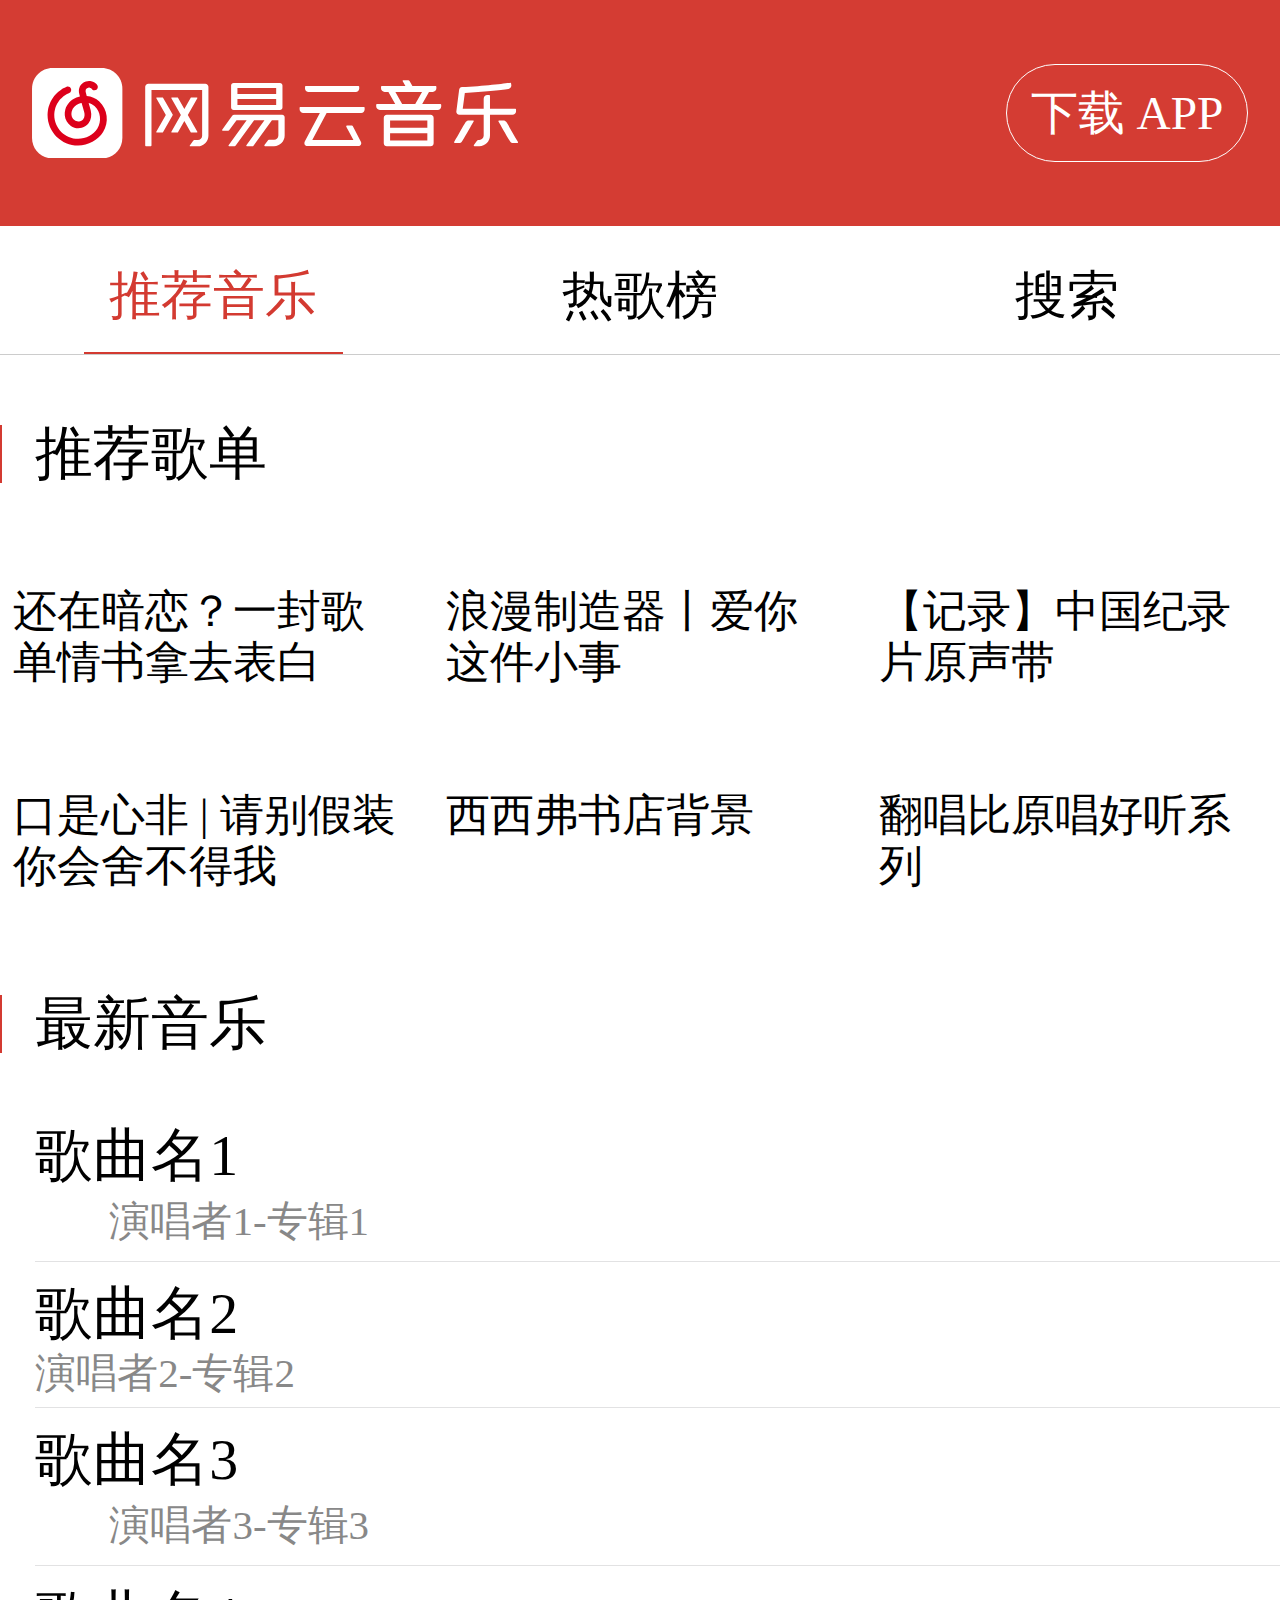
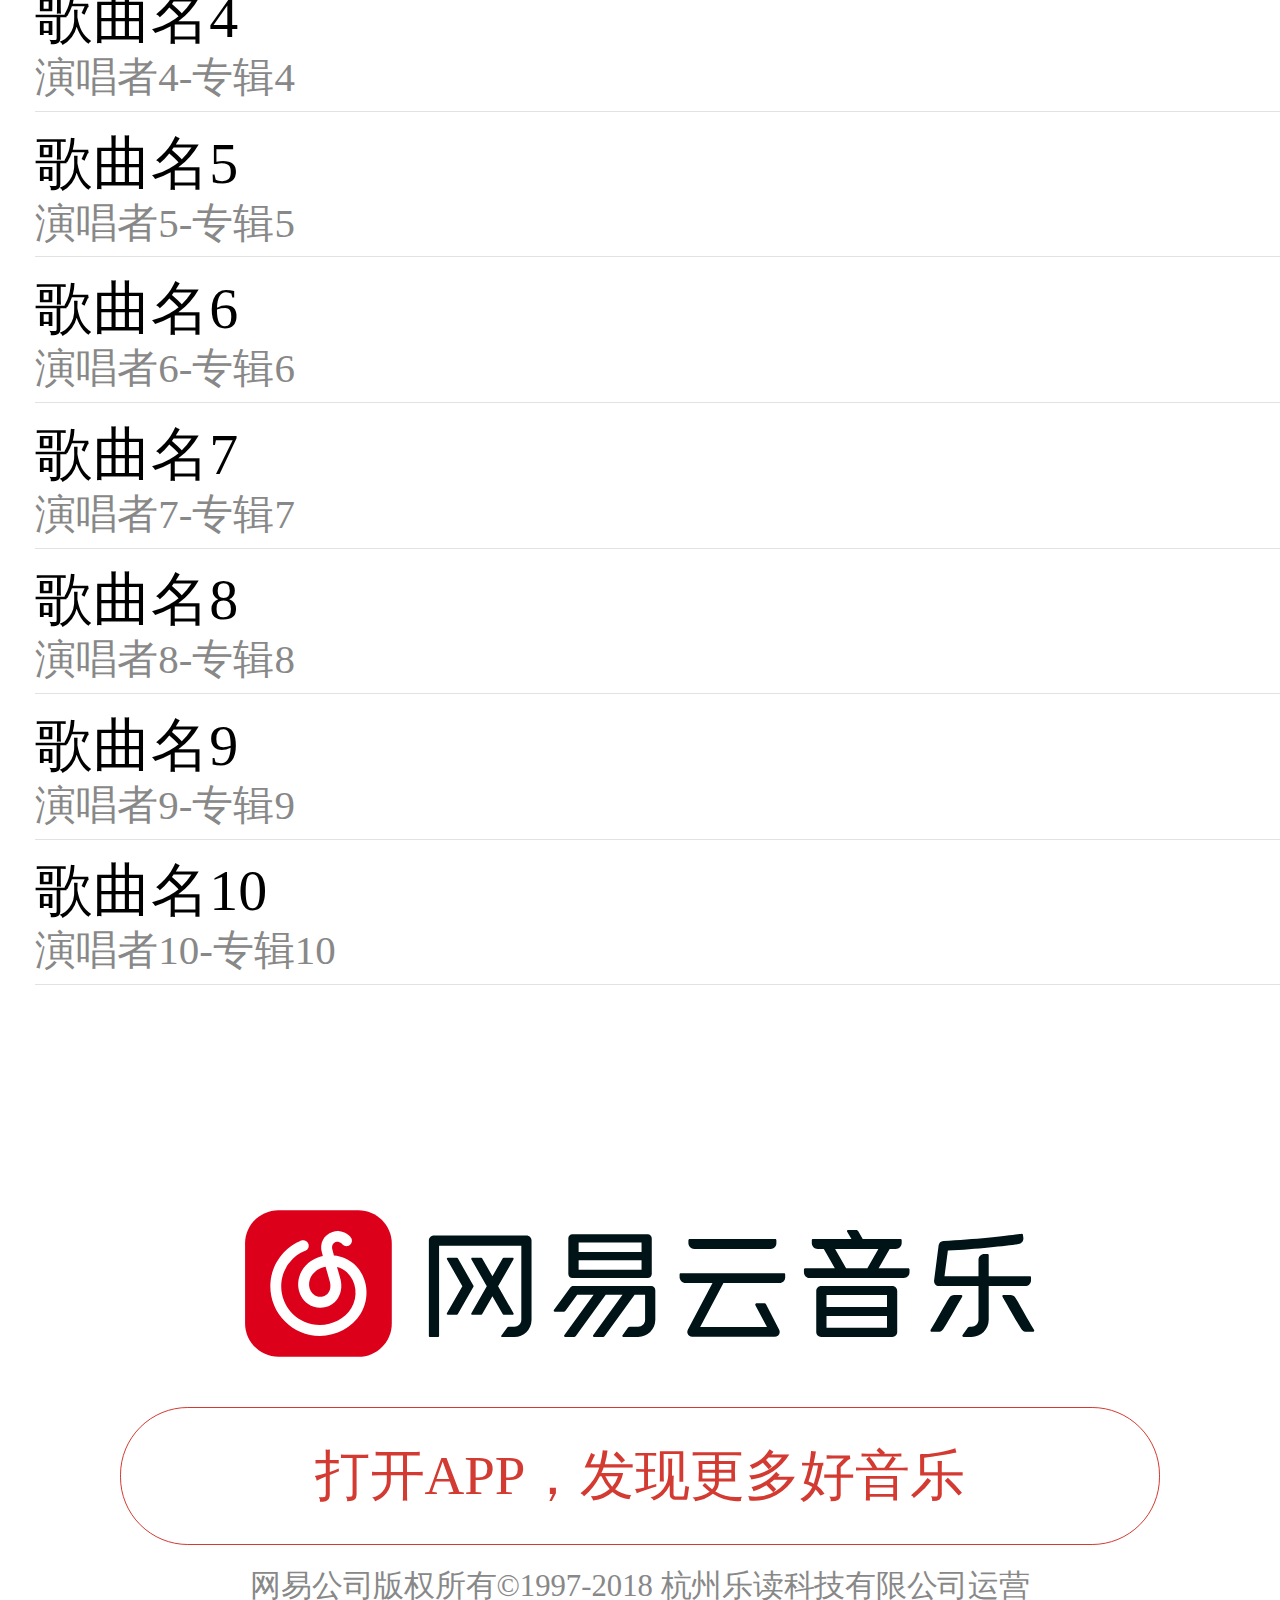
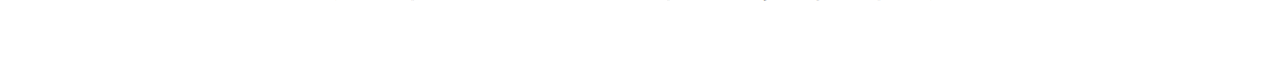
==== index.html @ 369ee165 "添加首页" ====
<!DOCTYPE html>
<html lang="en">

<head>
    <meta charset="UTF-8">
    <title>网易云音乐</title>
    <meta name="viewport" content="width=device-width, initial-scale=1.0">
    <link rel="stylesheet" href="./index.css">
</head>

<body>
    <header class="topbar">
        <svg class="logo" viewBox="0 0 1238 231" xmlns="http://www.w3.org/2000/svg" data-reactid="6">
            <g id="Page-1" stroke="none" stroke-width="1" fill="none" fill-rule="evenodd" data-reactid="7">
                <g id="logo_white" fill-rule="nonzero" data-reactid="8">
                    <g id="Group" transform="translate(288.000000, 31.000000)" fill="#FFFFFF" data-reactid="9">
                        <path d="M225.14,75.724 L343.119,75.724 C346.655,75.724 349.523,72.856 349.523,69.319 L349.523,13.42 C349.523,9.882 346.656,7.014 343.119,7.014 L225.14,7.014 C221.603,7.014 218.736,9.882 218.736,13.42 L218.736,69.319 C218.736,72.856 221.603,75.724 225.14,75.724 Z M234.881,19.827 L333.513,19.827 L333.513,34.964 L234.881,34.964 L234.881,19.827 Z M234.881,47.775 L333.513,47.775 L333.513,62.913 L234.881,62.913 L234.881,47.775 Z"
                            id="Shape" data-reactid="10"></path>
                        <path d="M348.677,88.266 L226.579,88.266 C224.599,88.266 222.729,89.183 221.516,90.75 L208.741,108.577 L196.048,125.972 C195.265,127.045 196.031,128.553 197.36,128.553 L211.423,128.553 C212.544,128.553 213.595,128.018 214.254,127.115 L232.597,102.015 L258.363,102.015 L212.345,165.325 C211.547,166.423 212.331,167.962 213.688,167.962 L227.589,167.962 C228.747,167.962 229.832,167.409 230.512,166.473 L277.367,102.015 L303.675,102.015 L257.619,165.404 C256.845,166.469 257.606,167.962 258.922,167.962 L273.094,167.962 C274.141,167.962 275.125,167.46 275.742,166.613 L322.678,102.015 L331.29,102.015 L339.073,102.035 L339.073,130.829 L339.073,136.167 L339.073,140.994 C339.073,147.044 334.17,151.948 328.122,151.948 L315.022,151.948 C313.976,151.948 312.994,152.449 312.379,153.295 L303.691,165.252 C302.872,166.38 303.677,167.963 305.072,167.963 L328.118,167.963 C343.009,167.963 355.084,155.888 355.084,140.991 L355.084,94.673 C355.083,91.134 352.215,88.266 348.677,88.266 Z"
                            id="Shape" data-reactid="11"></path>
                        <path d="M556.932,68.036 L394.914,68.036 C393.943,68.036 393.154,68.824 393.154,69.795 L393.154,73.979 C393.154,79.189 397.377,83.413 402.586,83.413 L444.741,83.413 L406.251,156.376 C405.303,158.171 404.96,160.274 405.522,162.226 C406.487,165.585 409.51,167.758 412.83,167.758 L542.212,167.758 C544.007,167.758 545.806,167.245 547.204,166.119 C549.994,163.872 550.789,160.166 549.422,157.09 L528.401,116.593 C528.041,115.781 527.236,115.258 526.348,115.258 L514.01,115.258 C512.385,115.258 511.298,116.93 511.957,118.416 L530.166,152.578 L425.414,152.578 L461.902,83.412 L550.002,83.412 C554.794,83.412 558.68,79.527 558.68,74.734 L558.68,69.781 C558.68,68.818 557.897,68.036 556.932,68.036 Z"
                            id="Shape" data-reactid="12"></path>
                        <path d="M416.142,30.062 L535.956,30.062 C540.884,30.062 544.878,26.067 544.878,21.138 L544.878,16.605 C544.878,15.545 544.018,14.686 542.959,14.686 L409.029,14.686 C407.882,14.686 406.955,15.615 406.955,16.761 L406.955,20.873 C406.955,25.948 411.068,30.062 416.142,30.062 Z"
                            id="Shape" data-reactid="13"></path>
                        <path d="M153.048,8.96 L8.111,8.96 C3.69,8.96 0.106,12.545 0.106,16.967 L0.106,166.423 C0.106,167.436 0.929,168.259 1.941,168.259 L14.282,168.259 C15.295,168.259 16.118,167.436 16.118,166.423 L16.118,24.975 L145.043,24.975 L145.043,37.585 L145.043,141.288 C145.043,147.338 140.14,152.243 134.092,152.243 L125.304,152.243 C124.275,152.243 123.308,152.735 122.704,153.567 L113.62,166.071 C112.959,166.981 113.609,168.258 114.734,168.258 L134.089,168.258 C148.737,168.258 160.668,156.511 161.022,141.946 L161.055,141.946 L161.055,37.586 L161.055,16.967 C161.054,12.545 157.469,8.96 153.048,8.96 Z"
                            id="Shape" data-reactid="14"></path>
                        <path d="M117.341,133.327 L131.453,133.327 C132.661,133.327 133.416,132.024 132.817,130.976 L108.615,88.61 L132.817,46.243 C133.416,45.196 132.661,43.892 131.455,43.892 L117.34,43.892 C116.776,43.892 116.255,44.194 115.976,44.683 L99.759,73.068 L83.542,44.683 C83.263,44.194 82.741,43.892 82.178,43.892 L68.065,43.892 C66.858,43.892 66.102,45.196 66.701,46.243 L90.903,88.609 L66.701,130.976 C66.102,132.024 66.859,133.327 68.065,133.327 L82.178,133.327 C82.741,133.327 83.263,133.025 83.542,132.535 L99.759,104.151 L115.976,132.535 C116.257,133.025 116.777,133.327 117.341,133.327 Z"
                            id="Shape" data-reactid="15"></path>
                        <path d="M70.027,89.258 C70.314,88.795 70.373,88.195 70.066,87.656 L45.482,44.683 C45.203,44.194 44.681,43.892 44.118,43.892 L29.84,43.892 C28.633,43.892 27.877,45.196 28.476,46.243 L52.625,88.459 L28.342,130.977 C27.743,132.025 28.5,133.328 29.706,133.328 L43.984,133.328 C44.549,133.328 45.069,133.026 45.348,132.536 L69.996,89.383 C70.018,89.341 70.009,89.299 70.027,89.258 Z"
                            id="Shape" data-reactid="16"></path>
                        <path d="M751.56,60.348 L705.189,60.348 L722.443,30.062 L732.056,30.062 C737.155,30.062 741.288,25.928 741.288,20.828 L741.288,16.489 C741.288,15.494 740.481,14.686 739.485,14.686 L680.216,14.686 L673.013,2.14 C672.344,0.977 671.105,0.259 669.764,0.259 L657.073,0.259 C655.799,0.259 655.002,1.637 655.638,2.742 L662.501,14.687 L602.295,14.687 C601.244,14.687 600.391,15.539 600.391,16.591 L600.391,20.829 C600.391,25.929 604.525,30.063 609.624,30.063 L619.237,30.063 L636.491,60.349 L590.11,60.349 C588.988,60.349 588.078,61.258 588.078,62.381 L588.078,66.576 C588.078,71.629 592.173,75.725 597.224,75.725 L744.666,75.725 C749.602,75.725 753.602,71.723 753.602,66.787 L753.602,62.39 C753.6,61.262 752.687,60.348 751.56,60.348 Z M687.499,60.348 L654.178,60.348 L636.925,30.062 L704.753,30.062 L687.499,60.348 Z"
                            id="Shape" data-reactid="17"></path>
                        <path d="M726.61,88.266 L704.819,88.266 L615.067,88.266 C610.823,88.266 607.38,91.709 607.38,95.955 L607.38,160.275 C607.38,164.519 610.823,167.963 615.067,167.963 L726.61,167.963 C730.854,167.963 734.297,164.52 734.297,160.275 L734.297,116.813 L734.297,95.955 C734.297,91.709 730.854,88.266 726.61,88.266 Z M718.285,153.743 L623.457,153.743 L623.457,135.224 L718.285,135.224 L718.285,153.743 Z M718.285,116.812 L718.285,121.004 L623.457,121.004 L623.457,102.485 L704.819,102.485 L718.285,102.485 L718.285,116.812 Z"
                            id="Shape" data-reactid="18"></path>
                        <path d="M944.067,79.044 L944.067,74.526 C944.067,73.622 943.335,72.89 942.431,72.89 L877.728,72.89 L877.728,39.705 C877.728,38.696 876.91,37.877 875.9,37.877 L870.891,37.877 C865.824,37.877 861.715,41.986 861.715,47.054 L861.715,72.889 L808.375,72.889 L813.729,32.593 C859.199,30.416 905.533,24.899 924.423,22.479 C929.282,21.856 932.695,17.387 932.014,12.535 L931.322,7.608 C931.204,6.767 930.453,6.176 929.612,6.291 C919.62,7.644 861.416,15.295 806.552,17.521 C802.781,17.674 799.678,20.548 799.231,24.299 L792.092,79.673 C791.836,81.854 792.52,84.039 793.981,85.682 C795.44,87.323 797.531,88.265 799.727,88.265 L861.716,88.265 L861.716,141.002 C861.716,147.054 856.813,151.959 850.762,151.959 L847.96,151.959 C846.829,151.959 845.766,152.502 845.103,153.421 L836.76,164.986 C835.862,166.232 836.752,167.973 838.289,167.973 L850.761,167.973 C865.654,167.973 877.727,155.898 877.727,141.001 L877.727,88.264 L934.845,88.264 C939.939,88.266 944.067,84.138 944.067,79.044 Z"
                            id="Shape" data-reactid="19"></path>
                        <path d="M834.801,102.485 L823.581,102.485 C820.493,102.485 817.625,104.027 815.94,106.616 C808.225,118.468 797.397,139.751 786.721,156.722 C785.802,158.183 786.816,160.076 788.543,160.076 L798.743,160.076 C801.815,160.076 804.729,158.558 806.363,155.955 C818.41,136.748 829.701,115.809 836.143,104.927 C836.786,103.841 836.063,102.485 834.801,102.485 Z"
                            id="Shape" data-reactid="20"></path>
                        <path d="M948.759,156.722 C938.085,139.752 927.257,118.468 919.54,106.616 C917.855,104.027 914.989,102.485 911.899,102.485 L900.678,102.485 C899.417,102.485 898.694,103.84 899.336,104.926 C905.779,115.808 917.069,136.748 929.118,155.954 C930.75,158.557 933.666,160.075 936.738,160.075 L946.937,160.075 C948.665,160.076 949.679,158.183 948.759,156.722 Z"
                            id="Shape" data-reactid="21"></path>
                    </g>
                    <g id="Group" data-reactid="22">
                        <path d="M177.66,0.259 L52.34,0.259 C23.553,0.259 0,23.812 0,52.599 L0,177.919 C0,206.706 23.553,230.259 52.34,230.259 L177.66,230.259 C206.447,230.259 230,206.706 230,177.919 L230,52.599 C230,23.812 206.447,0.259 177.66,0.259 Z"
                            id="Shape" fill="#FFFFFF" data-reactid="23"></path>
                        <path d="M139.287,71.199 C138.652,68.792 137.686,65.115 136.946,62.354 C136.384,60.317 136.125,58.003 136.725,55.942 C136.893,55.363 137.151,54.842 137.436,54.312 C138.675,52.011 140.99,50.423 143.559,49.997 C144.725,49.804 145.923,49.863 147.065,50.164 C148.262,50.48 149.39,51.045 150.376,51.789 C151.408,52.569 152.216,53.577 153.158,54.453 C154.685,55.878 156.732,56.75 158.984,56.75 C163.705,56.75 167.533,52.922 167.533,48.202 C167.533,46.801 167.193,45.481 166.596,44.316 C166.544,44.215 166.49,44.113 166.433,44.012 C166.395,43.946 166.356,43.878 166.316,43.812 C165.36,42.201 163.978,40.802 162.553,39.579 C159.814,37.226 156.58,35.45 153.142,34.355 C151.525,33.839 149.859,33.474 148.173,33.281 C144.462,32.855 140.67,33.243 137.124,34.416 C123.148,39.03 116.445,52.056 120.452,66.839 C120.848,68.318 121.533,70.928 121.894,72.287 C118.903,72.93 115.934,73.809 113.019,74.932 C99.367,80.189 88.532,91.863 84.743,105.4 C83.396,110.215 82.934,115.206 83.373,120.239 C84.32,131.114 90.121,141.245 98.887,147.334 C107.146,153.072 117.025,154.756 126.713,152.085 C133.57,150.191 139.666,146.116 143.878,140.612 C150.543,131.906 152.531,120.463 149.475,108.394 C148.363,104.003 146.963,99.125 145.611,94.405 C145.12,92.7 144.63,90.987 144.149,89.289 C149.945,90.78 155.29,93.6 159.634,97.658 C174.725,111.753 177.634,136.031 166.399,154.135 C156.532,170.037 137.311,180.311 117.433,180.311 C83.913,180.311 56.643,153.042 56.643,119.524 C56.643,116.547 56.874,113.534 57.328,110.576 C57.693,108.19 58.208,105.811 58.856,103.5 C59.496,101.222 60.279,98.956 61.184,96.771 C62.084,94.599 63.119,92.465 64.266,90.418 C65.399,88.39 66.672,86.402 68.043,84.506 C69.399,82.629 70.888,80.806 72.462,79.089 C74.031,77.377 75.718,75.74 77.475,74.218 C79.23,72.699 81.097,71.264 83.021,69.952 C84.952,68.635 86.979,67.422 89.047,66.343 C90.182,65.752 91.332,65.196 92.501,64.68 C93.128,64.402 93.762,64.136 94.399,63.881 C98.785,62.133 100.922,57.161 99.174,52.775 C97.427,48.389 92.456,46.248 88.068,48.003 C87.24,48.333 86.417,48.681 85.578,49.049 C84.074,49.716 82.59,50.429 81.137,51.19 C78.483,52.575 75.881,54.132 73.398,55.823 C70.93,57.505 68.538,59.344 66.287,61.295 C64.037,63.243 61.872,65.344 59.864,67.537 C57.843,69.737 55.937,72.076 54.193,74.483 C52.435,76.914 50.804,79.467 49.35,82.068 C47.878,84.694 46.546,87.438 45.39,90.227 C44.225,93.042 43.217,95.955 42.397,98.886 C41.564,101.854 40.903,104.914 40.432,107.978 C39.845,111.794 39.547,115.68 39.547,119.524 C39.547,162.469 74.487,197.405 117.431,197.405 C143.088,197.405 168.01,183.958 180.921,163.147 C196.629,137.84 192.582,105.043 171.299,85.165 C162.586,77.026 151.244,72.252 139.287,71.199 Z M130.304,130.222 C128.342,132.785 125.447,134.7 122.159,135.609 C116.13,137.267 111.479,135.267 108.641,133.296 C103.994,130.069 100.915,124.63 100.4,118.756 C100.142,115.779 100.41,112.837 101.203,110.008 C103.566,101.568 110.446,94.241 119.161,90.884 C121.501,89.984 123.885,89.301 126.279,88.832 C127.186,92.181 128.184,95.663 129.176,99.121 C130.516,103.787 131.844,108.409 132.902,112.59 C134.138,117.47 134.691,124.491 130.304,130.222 Z"
                            id="Shape" fill="#DD001B" data-reactid="24"></path>
                    </g>
                </g>
            </g>
        </svg>
        <a class="downloadApp" href="#"> 下载 APP</a>
    </header>
    <nav class="siteNav">
        <ol>
            <li class="active"><span>推荐音乐</span></li>
            <li><span> 热歌榜</span></li>
            <li><span>搜索</span></li>
        </ol>
    </nav>
    <section class="playLists">
        <h2>推荐歌单</h2>
        <ul>
            <li>
            <img src="http://p2.music.126.net/EHXPEIPoq9VbrUm5w58pKA==/109951163612111177.webp?imageView&thumbnail=246x0&quality=75&tostatic=0&type=webp"
                alt="">
            <p>还在暗恋？一封歌单情书拿去表白</p>
            </li>
            <li>
                <img src="http://p2.music.126.net/SqyE0UiC_ozESakeeB_0xA==/109951163612036346.webp?imageView&thumbnail=246x0&quality=75&tostatic=0&type=webp"
                    alt="">
                <p>浪漫制造器丨爱你这件小事</p>
            </li>
            <li>
                <img src="http://p2.music.126.net/pMRi2zv6Cp0SoEFzA2yL-Q==/19128203788989932.webp?imageView&thumbnail=246x0&quality=75&tostatic=0&type=webp"
                    alt="">
                <p>【记录】中国纪录片原声带</p>
            </li>
            <li>
                <img src="http://p2.music.126.net/tMlrPvDdUlyVcsA5CuBEzA==/109951163604205096.webp?imageView&thumbnail=246x0&quality=75&tostatic=0&type=webp"
                    alt="">
                <p>口是心非 | 请别假装你会舍不得我</p>
            </li>
            <li>
                <img src="http://p2.music.126.net/AoZx0CQ-zXNgaxVOI1WzxA==/3265549537657250.webp?imageView&thumbnail=246x0&quality=75&tostatic=0&type=webp"
                    alt="">
                <p>西西弗书店背景</p>
            </li>
            <li>
                <img src="http://p2.music.126.net/znT01rXoJav-YLWaP3-DFg==/109951163611230888.webp?imageView&thumbnail=246x0&quality=75&tostatic=0&type=webp"
                    alt="">
                <p>翻唱比原唱好听系列</p>
            </li>
        </ul>
    </section>
    <section class="lastestMusic">
        <h2>最新音乐</h2>
        <ol>
            <li>
                <h3>歌曲名1</h3>
                <p>
                    <svg class="sq">
                        <use xlink:href="#icon-sq"></use>
                    </svg>
                    演唱者1-专辑1</p>
                <a href="#">
                    <svg class="play">
                        <use xlink:href="#icon-play-circled"></use>
                    </svg>
                </a>
            </li>
            <li>
                <h3>歌曲名2</h3>
                <p>演唱者2-专辑2</p>
                <a href="#">
                    <svg class="play">
                        <use xlink:href="#icon-play-circled"></use>
                    </svg>
                </a>
            </li>
            <li>
                <h3>歌曲名3</h3>
                <p>
                    <svg class="sq">
                        <use xlink:href="#icon-sq"></use>
                    </svg>演唱者3-专辑3</p>
                <a href="#">
                    <svg class="play">
                        <use xlink:href="#icon-play-circled"></use>
                    </svg>
                </a>
            </li>
            <li>
                <h3>歌曲名4</h3>
                <p>演唱者4-专辑4</p>
                <a href="#">
                    <svg class="play">
                        <use xlink:href="#icon-play-circled"></use>
                    </svg>
                </a>
            </li>
            <li>
                <h3>歌曲名5</h3>
                <p>演唱者5-专辑5</p>
                <a href="#">
                    <svg class="play">
                        <use xlink:href="#icon-play-circled"></use>
                    </svg>
                </a>
            </li>
            <li>
                <h3>歌曲名6</h3>
                <p>演唱者6-专辑6</p>
                <a href="#">
                    <svg class="play">
                        <use xlink:href="#icon-play-circled"></use>
                    </svg>
                </a>
            </li>
            <li>
                <h3>歌曲名7</h3>
                <p>演唱者7-专辑7</p>
                <a href="#">
                    <svg class="play">
                        <use xlink:href="#icon-play-circled"></use>
                    </svg>
                </a>
            </li>
            <li>
                <h3>歌曲名8</h3>
                <p>演唱者8-专辑8</p>
                <a href="#">
                    <svg class="play">
                        <use xlink:href="#icon-play-circled"></use>
                    </svg>
                </a>
            </li>
            <li>
                <h3>歌曲名9</h3>
                <p>演唱者9-专辑9</p>
                <a href="#">
                    <svg class="play">
                        <use xlink:href="#icon-play-circled"></use>
                    </svg>
                </a>
            </li>
            <li>
                <h3>歌曲名10</h3>
                <p>演唱者10-专辑10</p>
                <a href="#">
                    <svg class="play">
                        <use xlink:href="#icon-play-circled"></use>
                    </svg>
                </a>
            </li>
        </ol>
    </section>
    <section class="art">
        <div class="logo">
            <svg class="logosvg" viewBox="0 0 1238 231" xmlns="http://www.w3.org/2000/svg">
                <g id="Page-1" stroke="none" stroke-width="1" fill="none" fill-rule="evenodd">
                    <g id="recommond_logo">
                        <path d="M168.72,78.5 C160.96,73.594 151.451,70.902 141.666,70.419 L139.484,62.611 L139.549,62.684 C139.465,62.452 139.39,62.225 139.317,62.004 L138.672,59.695 C137.182,53.018 139.898,49.832 141.288,48.685 C141.526,48.512 141.771,48.337 142.036,48.167 C148.419,44.022 157.51,50.662 158.02,51.051 C162.054,54.839 169.438,55.776 173.421,51.899 C177.447,47.981 176.488,40.653 172.465,36.733 C166.201,30.636 146.969,20.843 130.604,31.465 C115.889,41.015 115.597,54.456 118.017,62.223 L120.949,72.734 C116.038,74.111 111.326,76.085 107.02,78.65 C90.909,88.259 82.828,104.475 84.848,123.143 C86.919,142.305 101.631,156.21 119.832,156.21 C139.156,156.21 154.873,140.906 154.873,122.093 C154.611,117.6 154.665,117.654 154.044,113.639 C153.439,109.721 147.505,91.307 147.505,91.307 C151.15,92.128 154.56,93.47 157.5,95.327 C190.729,116.355 176.902,149.813 176.278,151.287 C167.128,172.668 147.172,185.431 121.53,186.314 C104.822,186.892 88.806,180.803 76.448,169.18 C63.41,156.93 55.933,139.763 55.933,122.092 C55.933,95.473 73.129,71.3 98.72,61.952 C104.047,60.003 108.351,54.457 105.405,48.015 C103.086,42.953 96.805,41.211 91.478,43.16 C57.89,55.434 35.323,87.154 35.323,122.081 C35.323,145.171 45.094,167.595 62.131,183.609 C77.842,198.375 98.06,206.411 119.344,206.408 C120.311,206.408 121.285,206.392 122.255,206.359 C155.794,205.206 183.102,187.502 195.263,159.085 C202.855,141.827 207.089,102.771 168.73,78.49 M134.257,122.094 C134.257,129.838 127.785,136.139 119.828,136.139 C110.996,136.139 106.131,128.314 105.343,121.041 C103.844,107.176 111.283,99.641 117.787,95.761 C120.425,94.19 123.325,92.958 126.351,92.065 C126.351,92.065 133.366,113.8 133.914,117.167 C134.516,120.89 134.257,122.094 134.257,122.094"
                            id="Shape" fill="#FFFFFF" fill-rule="nonzero"></path>
                        <g id="Group">
                            <g transform="translate(288.000000, 31.000000)">
                                <rect id="Rectangle-path" x="623.569" y="135.165" width="94.828" height="18.519"></rect>
                                <polygon id="Shape" points="654.29 60.29 687.611 60.29 704.865 30.004 637.037 30.004"></polygon>
                                <rect id="Rectangle-path" x="234.994" y="47.716" width="98.632" height="15.138"></rect>
                                <rect id="Rectangle-path" x="234.994" y="19.768" width="98.632" height="15.137"></rect>
                                <polygon id="Shape" points="623.569 102.427 623.569 120.946 718.398 120.946 718.398 116.754 718.398 102.427 704.931 102.427"></polygon>
                                <path d="M225.252,75.666 L343.231,75.666 C346.767,75.666 349.635,72.798 349.635,69.261 L349.635,13.362 C349.635,9.824 346.768,6.956 343.231,6.956 L225.252,6.956 C221.715,6.956 218.848,9.824 218.848,13.362 L218.848,69.261 C218.848,72.798 221.715,75.666 225.252,75.666 Z M234.994,19.768 L333.626,19.768 L333.626,34.905 L234.994,34.905 L234.994,19.768 Z M234.994,47.716 L333.626,47.716 L333.626,62.854 L234.994,62.854 L234.994,47.716 Z"
                                    id="Shape" fill="#001317" fill-rule="nonzero"></path>
                                <path d="M348.789,88.207 L226.692,88.207 C224.712,88.207 222.842,89.124 221.629,90.691 L208.854,108.518 L196.161,125.913 C195.378,126.986 196.144,128.494 197.473,128.494 L211.536,128.494 C212.657,128.494 213.708,127.959 214.367,127.056 L232.71,101.956 L258.476,101.956 L212.458,165.266 C211.66,166.364 212.444,167.903 213.801,167.903 L227.702,167.903 C228.86,167.903 229.945,167.35 230.625,166.414 L277.48,101.956 L303.788,101.956 L257.732,165.345 C256.958,166.41 257.719,167.903 259.035,167.903 L273.207,167.903 C274.254,167.903 275.238,167.401 275.855,166.554 L322.791,101.956 L331.403,101.956 L339.186,101.976 L339.186,130.77 L339.186,136.108 L339.186,140.935 C339.186,146.985 334.283,151.889 328.235,151.889 L315.135,151.889 C314.089,151.889 313.107,152.39 312.492,153.236 L303.804,165.193 C302.985,166.321 303.79,167.904 305.185,167.904 L328.231,167.904 C343.122,167.904 355.197,155.829 355.197,140.932 L355.197,94.614 C355.195,91.076 352.328,88.207 348.789,88.207 Z"
                                    id="Shape" fill="#001317" fill-rule="nonzero"></path>
                                <path d="M557.045,67.977 L395.026,67.977 C394.055,67.977 393.266,68.765 393.266,69.736 L393.266,73.92 C393.266,79.13 397.489,83.354 402.698,83.354 L444.853,83.354 L406.363,156.317 C405.415,158.112 405.072,160.215 405.634,162.167 C406.599,165.526 409.622,167.699 412.942,167.699 L542.324,167.699 C544.119,167.699 545.918,167.186 547.316,166.06 C550.106,163.813 550.901,160.107 549.534,157.031 L528.513,116.534 C528.153,115.722 527.348,115.199 526.46,115.199 L514.124,115.199 C512.499,115.199 511.411,116.871 512.071,118.357 L530.28,152.519 L425.527,152.519 L462.015,83.353 L550.115,83.353 C554.907,83.353 558.793,79.468 558.793,74.675 L558.793,69.722 C558.792,68.76 558.01,67.977 557.045,67.977 Z"
                                    id="Shape" fill="#001317" fill-rule="nonzero"></path>
                                <path d="M416.255,30.004 L536.069,30.004 C540.997,30.004 544.991,26.009 544.991,21.08 L544.991,16.547 C544.991,15.487 544.131,14.628 543.072,14.628 L409.142,14.628 C407.995,14.628 407.068,15.557 407.068,16.703 L407.068,20.815 C407.067,25.889 411.181,30.004 416.255,30.004 Z"
                                    id="Shape" fill="#001317" fill-rule="nonzero"></path>
                                <path d="M153.161,8.901 L8.224,8.901 C3.803,8.901 0.219,12.486 0.219,16.908 L0.219,166.364 C0.219,167.377 1.042,168.2 2.054,168.2 L14.395,168.2 C15.408,168.2 16.231,167.377 16.231,166.364 L16.231,24.916 L145.156,24.916 L145.156,37.526 L145.156,141.229 C145.156,147.279 140.253,152.184 134.205,152.184 L125.417,152.184 C124.388,152.184 123.421,152.676 122.817,153.508 L113.733,166.012 C113.072,166.922 113.722,168.199 114.847,168.199 L134.202,168.199 C148.85,168.199 160.781,156.452 161.135,141.887 L161.168,141.887 L161.168,37.527 L161.168,16.908 C161.166,12.486 157.582,8.901 153.161,8.901 Z"
                                    id="Shape" fill="#001317" fill-rule="nonzero"></path>
                                <path d="M117.453,133.268 L131.565,133.268 C132.773,133.268 133.528,131.965 132.929,130.917 L108.727,88.551 L132.929,46.184 C133.528,45.137 132.773,43.833 131.567,43.833 L117.452,43.833 C116.888,43.833 116.367,44.135 116.088,44.624 L99.871,73.009 L83.654,44.624 C83.375,44.135 82.853,43.833 82.29,43.833 L68.177,43.833 C66.97,43.833 66.214,45.137 66.813,46.184 L91.015,88.55 L66.813,130.917 C66.214,131.965 66.971,133.268 68.177,133.268 L82.29,133.268 C82.853,133.268 83.375,132.966 83.654,132.476 L99.871,104.092 L116.088,132.476 C116.37,132.966 116.89,133.268 117.453,133.268 Z"
                                    id="Shape" fill="#001317" fill-rule="nonzero"></path>
                                <path d="M70.14,89.199 C70.427,88.736 70.486,88.136 70.179,87.597 L45.595,44.624 C45.316,44.135 44.794,43.833 44.231,43.833 L29.952,43.833 C28.745,43.833 27.989,45.137 28.588,46.184 L52.737,88.4 L28.454,130.918 C27.855,131.966 28.612,133.269 29.818,133.269 L44.096,133.269 C44.661,133.269 45.181,132.967 45.46,132.477 L70.108,89.324 C70.131,89.282 70.121,89.24 70.14,89.199 Z"
                                    id="Shape" fill="#001317" fill-rule="nonzero"></path>
                                <path d="M751.672,60.29 L705.301,60.29 L722.555,30.004 L732.168,30.004 C737.267,30.004 741.4,25.87 741.4,20.77 L741.4,16.431 C741.4,15.436 740.593,14.628 739.597,14.628 L680.328,14.628 L673.125,2.082 C672.456,0.919 671.217,0.201 669.876,0.201 L657.185,0.201 C655.911,0.201 655.114,1.579 655.75,2.684 L662.613,14.629 L602.407,14.629 C601.356,14.629 600.503,15.481 600.503,16.533 L600.503,20.771 C600.503,25.871 604.637,30.005 609.736,30.005 L619.349,30.005 L636.603,60.291 L590.22,60.291 C589.098,60.291 588.188,61.2 588.188,62.323 L588.188,66.518 C588.188,71.571 592.283,75.667 597.334,75.667 L744.776,75.667 C749.712,75.667 753.712,71.665 753.712,66.729 L753.712,62.332 C753.713,61.203 752.799,60.29 751.672,60.29 Z M687.611,60.29 L654.29,60.29 L637.037,30.004 L704.865,30.004 L687.611,60.29 Z"
                                    id="Shape" fill="#001317" fill-rule="nonzero"></path>
                                <path d="M726.722,88.207 L704.931,88.207 L615.179,88.207 C610.935,88.207 607.492,91.65 607.492,95.896 L607.492,160.216 C607.492,164.46 610.935,167.904 615.179,167.904 L726.722,167.904 C730.966,167.904 734.409,164.461 734.409,160.216 L734.409,116.754 L734.409,95.896 C734.41,91.651 730.966,88.207 726.722,88.207 Z M718.398,153.684 L623.57,153.684 L623.57,135.165 L718.398,135.165 L718.398,153.684 Z M718.398,116.754 L718.398,120.946 L623.57,120.946 L623.57,102.427 L704.932,102.427 L718.398,102.427 L718.398,116.754 Z"
                                    id="Shape" fill="#001317" fill-rule="nonzero"></path>
                                <path d="M944.179,78.986 L944.179,74.468 C944.179,73.564 943.447,72.832 942.543,72.832 L877.84,72.832 L877.84,39.647 C877.84,38.637 877.022,37.819 876.012,37.819 L871.003,37.819 C865.936,37.819 861.827,41.928 861.827,46.996 L861.827,72.831 L808.487,72.831 L813.841,32.535 C859.311,30.358 905.645,24.841 924.535,22.421 C929.394,21.798 932.807,17.329 932.126,12.477 L931.434,7.55 C931.316,6.709 930.565,6.118 929.724,6.233 C919.732,7.586 861.528,15.237 806.664,17.463 C802.893,17.616 799.79,20.49 799.343,24.241 L792.204,79.615 C791.948,81.796 792.632,83.981 794.093,85.624 C795.552,87.265 797.644,88.207 799.839,88.207 L861.828,88.207 L861.828,140.944 C861.828,146.996 856.925,151.901 850.874,151.901 L848.072,151.901 C846.941,151.901 845.878,152.444 845.216,153.363 L836.873,164.928 C835.975,166.174 836.865,167.915 838.402,167.915 L850.874,167.915 C865.766,167.915 877.84,155.84 877.84,140.943 L877.84,88.206 L934.958,88.206 C940.052,88.207 944.179,84.079 944.179,78.986 Z"
                                    id="Shape" fill="#001317" fill-rule="nonzero"></path>
                                <path d="M834.914,102.427 L823.694,102.427 C820.606,102.427 817.738,103.969 816.053,106.558 C808.338,118.41 797.51,139.693 786.834,156.664 C785.915,158.125 786.929,160.018 788.656,160.018 L798.856,160.018 C801.928,160.018 804.842,158.5 806.476,155.897 C818.523,136.69 829.814,115.751 836.256,104.869 C836.898,103.782 836.176,102.427 834.914,102.427 Z"
                                    id="Shape" fill="#001317" fill-rule="nonzero"></path>
                                <path d="M948.871,156.663 C938.197,139.693 927.369,118.409 919.652,106.557 C917.967,103.968 915.101,102.426 912.012,102.426 L900.791,102.426 C899.53,102.426 898.807,103.781 899.449,104.867 C905.892,115.749 917.182,136.689 929.231,155.895 C930.863,158.498 933.779,160.016 936.851,160.016 L947.05,160.016 C948.777,160.017 949.792,158.125 948.871,156.663 Z"
                                    id="Shape" fill="#001317" fill-rule="nonzero"></path>
                            </g>
                            <g fill-rule="nonzero" id="Shape">
                                <path d="M177.772,0.2 L52.453,0.2 C23.666,0.2 0.113,23.753 0.113,52.54 L0.113,177.86 C0.113,206.647 23.666,230.2 52.453,230.2 L177.773,230.2 C206.56,230.2 230.113,206.647 230.113,177.86 L230.113,52.54 C230.113,23.753 206.559,0.2 177.772,0.2 Z"
                                    fill="#DD001B"></path>
                                <path d="M139.399,71.14 C138.764,68.733 137.798,65.056 137.058,62.295 C136.496,60.258 136.237,57.944 136.837,55.883 C137.005,55.304 137.263,54.783 137.548,54.253 C138.787,51.952 141.102,50.364 143.671,49.938 C144.837,49.745 146.035,49.804 147.177,50.105 C148.374,50.421 149.502,50.986 150.488,51.73 C151.52,52.51 152.328,53.518 153.27,54.394 C154.797,55.819 156.844,56.691 159.096,56.691 C163.817,56.691 167.645,52.863 167.645,48.143 C167.645,46.742 167.305,45.422 166.708,44.257 C166.656,44.156 166.602,44.054 166.545,43.953 C166.507,43.887 166.468,43.819 166.428,43.753 C165.472,42.142 164.09,40.743 162.665,39.52 C159.926,37.167 156.692,35.391 153.254,34.296 C151.637,33.78 149.971,33.415 148.285,33.222 C144.574,32.796 140.782,33.184 137.236,34.357 C123.26,38.971 116.557,51.997 120.564,66.78 C120.96,68.259 121.645,70.869 122.006,72.228 C119.015,72.871 116.046,73.75 113.131,74.873 C99.479,80.13 88.644,91.804 84.855,105.341 C83.508,110.156 83.046,115.147 83.485,120.18 C84.432,131.055 90.233,141.186 98.999,147.275 C107.258,153.013 117.137,154.697 126.825,152.026 C133.682,150.132 139.778,146.057 143.99,140.553 C150.655,131.847 152.643,120.404 149.587,108.335 C148.475,103.944 147.075,99.066 145.723,94.346 C145.232,92.641 144.742,90.928 144.261,89.23 C150.057,90.721 155.402,93.541 159.746,97.599 C174.837,111.694 177.746,135.972 166.511,154.076 C156.644,169.978 137.424,180.252 117.545,180.252 C84.025,180.252 56.755,152.983 56.755,119.465 C56.755,116.488 56.986,113.475 57.44,110.517 C57.805,108.131 58.32,105.752 58.968,103.441 C59.608,101.163 60.391,98.897 61.296,96.712 C62.196,94.54 63.231,92.406 64.378,90.359 C65.511,88.331 66.784,86.343 68.155,84.447 C69.511,82.57 71,80.747 72.574,79.03 C74.143,77.318 75.83,75.681 77.587,74.159 C79.342,72.64 81.209,71.205 83.133,69.893 C85.064,68.576 87.091,67.363 89.159,66.284 C90.294,65.693 91.444,65.137 92.613,64.621 C93.24,64.343 93.874,64.077 94.511,63.823 C98.897,62.075 101.034,57.103 99.286,52.717 C97.539,48.331 92.568,46.19 88.18,47.945 C87.352,48.275 86.529,48.623 85.69,48.991 C84.186,49.658 82.702,50.371 81.249,51.132 C78.595,52.517 75.993,54.074 73.51,55.765 C71.042,57.447 68.65,59.286 66.399,61.237 C64.149,63.185 61.984,65.286 59.976,67.479 C57.955,69.679 56.049,72.018 54.305,74.425 C52.547,76.856 50.916,79.409 49.462,82.01 C47.99,84.636 46.658,87.38 45.502,90.169 C44.337,92.984 43.329,95.898 42.509,98.828 C41.676,101.796 41.015,104.856 40.544,107.92 C39.957,111.736 39.659,115.622 39.659,119.466 C39.659,162.411 74.599,197.347 117.543,197.347 C143.2,197.347 168.122,183.9 181.033,163.089 C196.741,137.782 192.694,104.985 171.411,85.107 C162.699,76.968 151.356,72.193 139.399,71.14 Z M130.416,130.163 C128.454,132.726 125.559,134.641 122.271,135.55 C116.242,137.208 111.591,135.208 108.753,133.237 C104.106,130.01 101.027,124.571 100.512,118.697 C100.254,115.72 100.522,112.778 101.315,109.949 C103.678,101.509 110.558,94.182 119.273,90.825 C121.613,89.925 123.997,89.242 126.391,88.773 C127.298,92.122 128.296,95.604 129.288,99.062 C130.628,103.728 131.956,108.35 133.014,112.531 C134.251,117.411 134.804,124.432 130.416,130.163 Z"
                                    fill="#FFFFFF"></path>
                            </g>
                        </g>
                    </g>
                </g>
            </svg>
        </div>
        <a href="#" class="openApp">打开APP，发现更多好音乐 </a>
        <div class="copyright">网易公司版权所有©1997-2018 杭州乐读科技有限公司运营</div>
    </section>
    <script src="//at.alicdn.com/t/font_872693_025n13p3kuqj.js"> 
    </script>
</body>

</html>
---- index.css ----
* {margin: 0;padding: 0;box-sizing: border-box;}
*::before,*::after { box-sizing: border-box;}
ul,ol {list-style: none;}
h1,h2,h3{font-weight: normal;}

html{
    font-size: 10vw;
}

body {
    font-size: 3.7vw;
}

section>h2:first-child{
    font-size: 4.53vw;
    border-left: 2px solid #d33A31;
    margin: 4vw 0;
    padding-left: 2.6vw;
    font-weight: normal;
    line-height: 1;
}

.topbar {background: #D43C33;padding: 5vw 2.5vw;display: flex; align-items: center;justify-content: space-between;}
.topbar .logo {width: 38vw;}
.topbar .downloadApp {line-height: 7.5vw;border: 1px solid white;border-radius: 4.25vw;display: block;color: white; text-decoration: none; padding: 0 0.5em;}

.siteNav {}
.siteNav>ol { display: flex;text-align: center;border-bottom: 1px solid #cccccc;font-size: 1.1em;}
.siteNav>ol>li { flex: 1;}
.siteNav>ol>li.active {color: #D33A31;}
.siteNav>ol>li>span {height: 10vw;line-height: 11vw;display: inline-block;position: relative;}
.siteNav>ol>li.active>span::before {content: ''; position: absolute; bottom: 0;border-top: 2px solid #d33a31;left: -2vw;right: -2vw;}


.playLists{ margin-top:5.5vw; }
.playLists > ul{ display: flex;flex-wrap: wrap;justify-content: space-between;font-size: 0.93em;}
.playLists > ul img{width: 100%;}
.playLists > ul > li{width: calc(33.333333% - 1vw) ;margin-bottom: 4vw;}
.playLists>ul>li p { padding: 0 1vw;display: -webkit-box;line-height: 4vw;height: 8vw;-webkit-line-clamp: 2;-webkit-box-orient: vertical;overflow: hidden;text-overflow: ellipsis;}



.lastestMusic {}

.lastestMusic >ol{padding-left:calc(2.6vw + 2px); }
.lastestMusic > ol >li{
    border-bottom: 1px solid #e2e2e3; 
    padding:1vw 0;
    position: relative;
 }
.lastestMusic > ol >li h3{
    font-size: 4.53vw;
}
.lastestMusic > ol >li p{
    font-size: 3.2vw;
    color: #888;
    line-height: 1;
    display: flex;
    align-items: center;
}
.lastestMusic > ol >li svg.play{
   width: 5.9vw;
   height: 5.9vw;
   position: absolute;
   right: 4vw;
   top:50%;
   transform: translateY(-50%);
   fill: #aaa;
}
.lastestMusic > ol > li svg.sq{
    width: 4.2vw;
    height: 4.2vw;
    margin-right: 0.5em;
}
section.art {
    background: transparent url(https://s3.music.126.net/m/s/img/recommand_bg_2x.png?d045fafc60e017b653f8065a87496922) no-repeat center 0;
   padding-top: 17.6vw;
   padding-bottom: 5vw;
}
section.art .logo{
    text-align: center;
}
section.art .logosvg{
    width: 61.7vw;
}
section.art .openApp{
    display: block;
    max-width: 81.3vw;
    padding: 1vw 0;
    margin: 0 auto;
    text-align: center;
    color: #D33A31;
    border: 1px solid;
    font-size: 4.3vw;
    text-decoration: none;
    line-height: 8.6vw;
    border-radius: 5.3vw;
    margin-bottom: 1vw;
    margin-top: 3vw;
}
section.art .copyright{
    font-size: 3.2vw;
    transform: scale(0.75);
    text-align: center;
    color: #888;
}
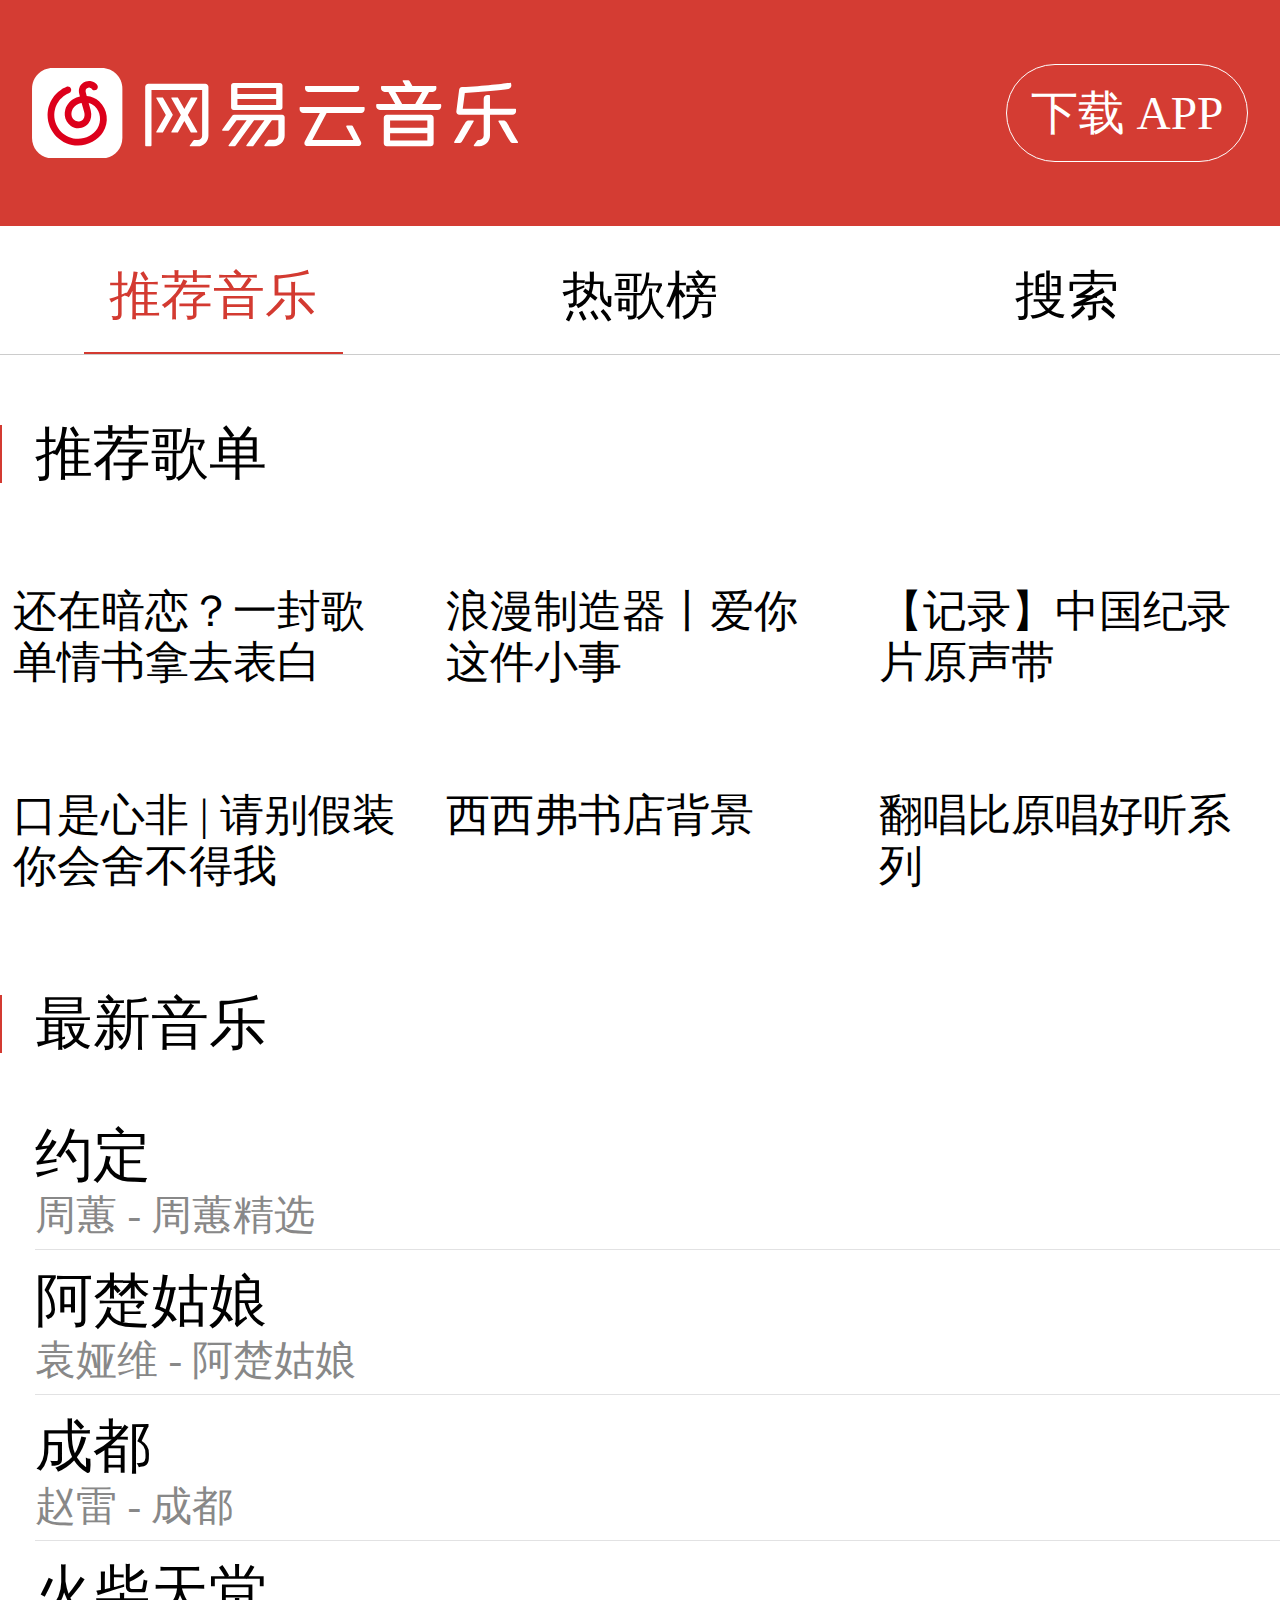
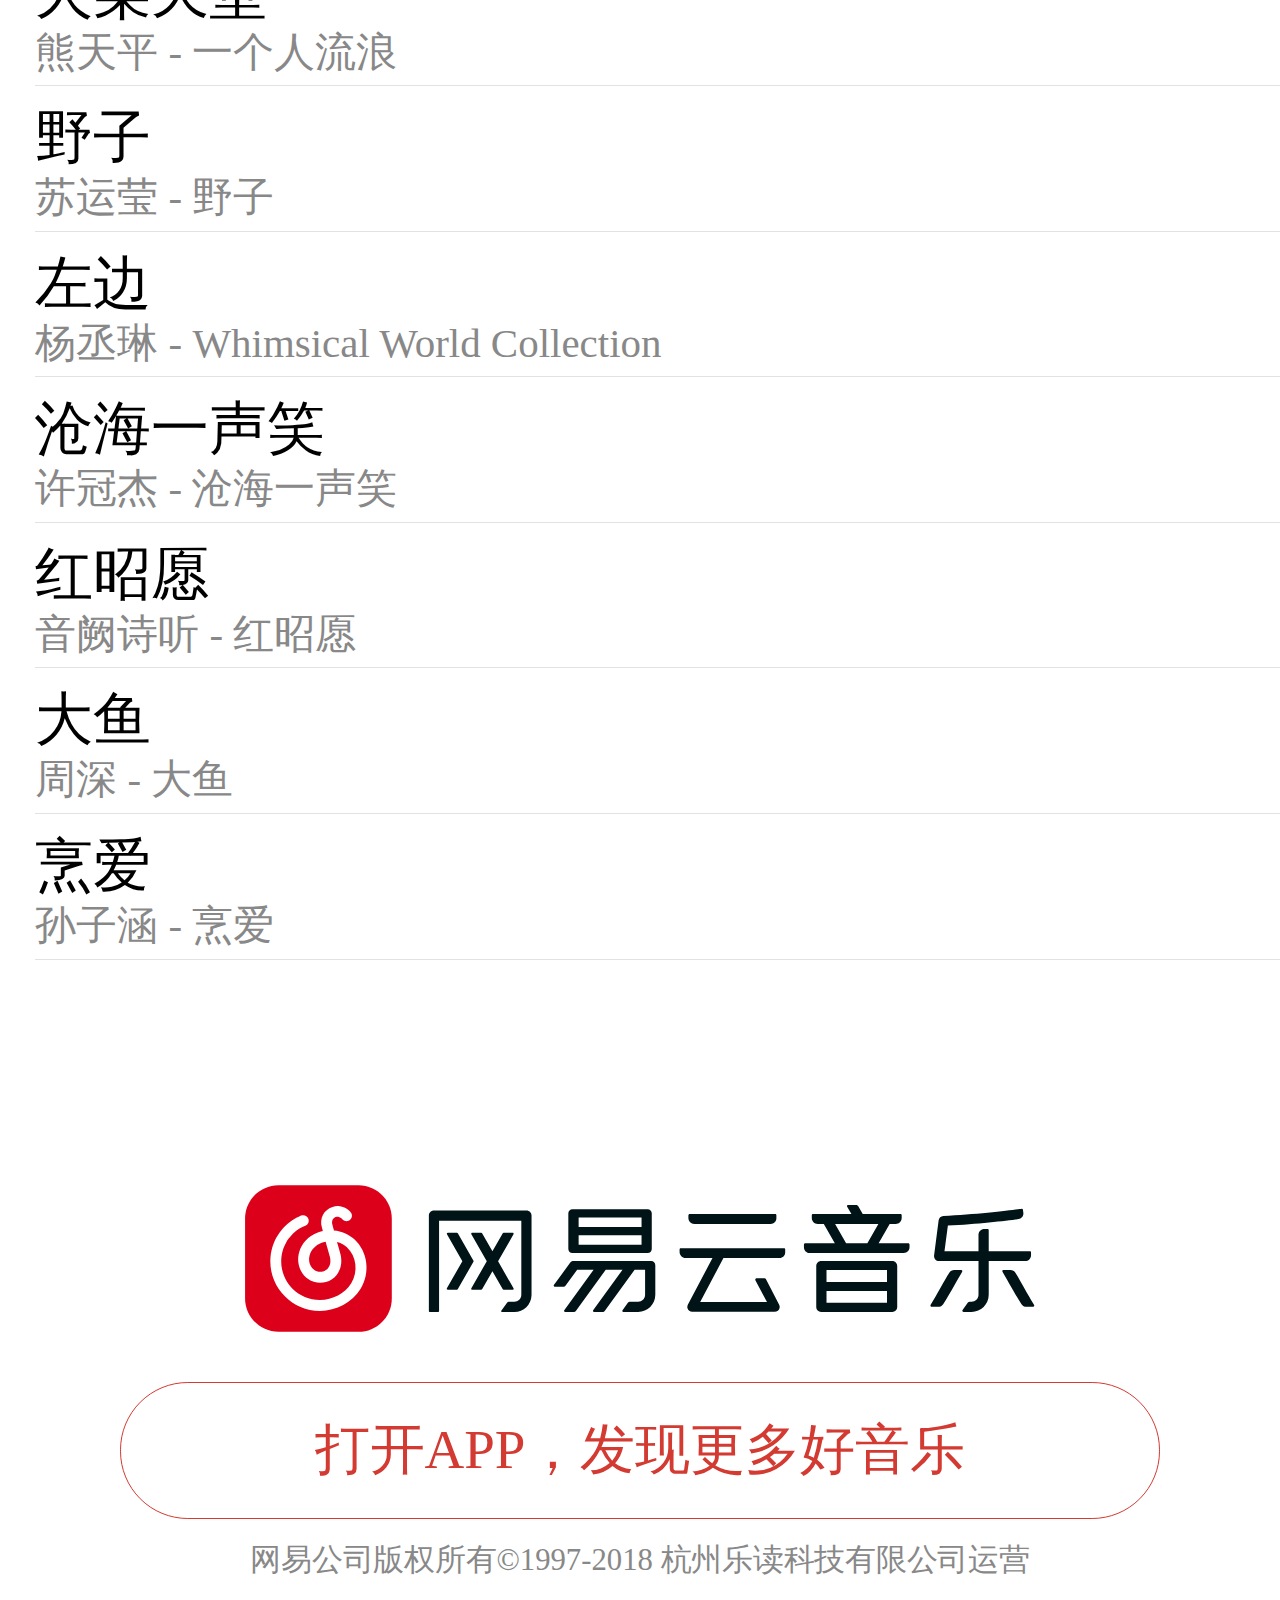
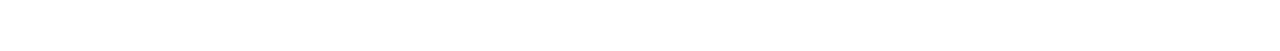
==== commit 58c25647: "更新 song.html 页面显示逻辑" ====
--- a/index.html
+++ b/index.html
@@ -94,15 +94,19 @@
     </section>
     <section class="lastestMusic">
         <h2>最新音乐</h2>
-        <ol>
-            <li>
-                <h3>歌曲名1</h3>
-                <p>
-                    <svg class="sq">
-                        <use xlink:href="#icon-sq"></use>
-                    </svg>
-                    演唱者1-专辑1</p>
-                <a href="#">
+        <p id="lastestMusicloading">
+            <img src="./images/loading.gif" alt="">
+        </p>
+        
+        <ol id="lastestMusic"></ol>
+            <!-- <li>
+                <a href="./song.html">
+                    <h3>歌曲名1</h3>
+                    <p>
+                        <svg class="sq">
+                            <use xlink:href="#icon-sq"></use>
+                        </svg>
+                        演唱者1-专辑1</p>
                     <svg class="play">
                         <use xlink:href="#icon-play-circled"></use>
                     </svg>
@@ -191,8 +195,8 @@
                         <use xlink:href="#icon-play-circled"></use>
                     </svg>
                 </a>
-            </li>
-        </ol>
+            </li> -->
+        
     </section>
     <section class="art">
         <div class="logo">
@@ -249,6 +253,8 @@
     </section>
     <script src="//at.alicdn.com/t/font_872693_025n13p3kuqj.js"> 
     </script>
+    <script src="https://cdnjs.cloudflare.com/ajax/libs/jquery/3.3.1/jquery.min.js"></script>
+    <script src="index.js"></script>
 </body>
 
 </html>--- a/index.css
+++ b/index.css
@@ -41,13 +41,19 @@
 
 
 .lastestMusic {}
-
+.lastestMusic p{
+    text-align: center;
+}
 .lastestMusic >ol{padding-left:calc(2.6vw + 2px); }
 .lastestMusic > ol >li{
     border-bottom: 1px solid #e2e2e3; 
     padding:1vw 0;
     position: relative;
  }
+ .lastestMusic > ol >li a{
+    text-decoration:none;
+    color: inherit;
+}
 .lastestMusic > ol >li h3{
     font-size: 4.53vw;
 }
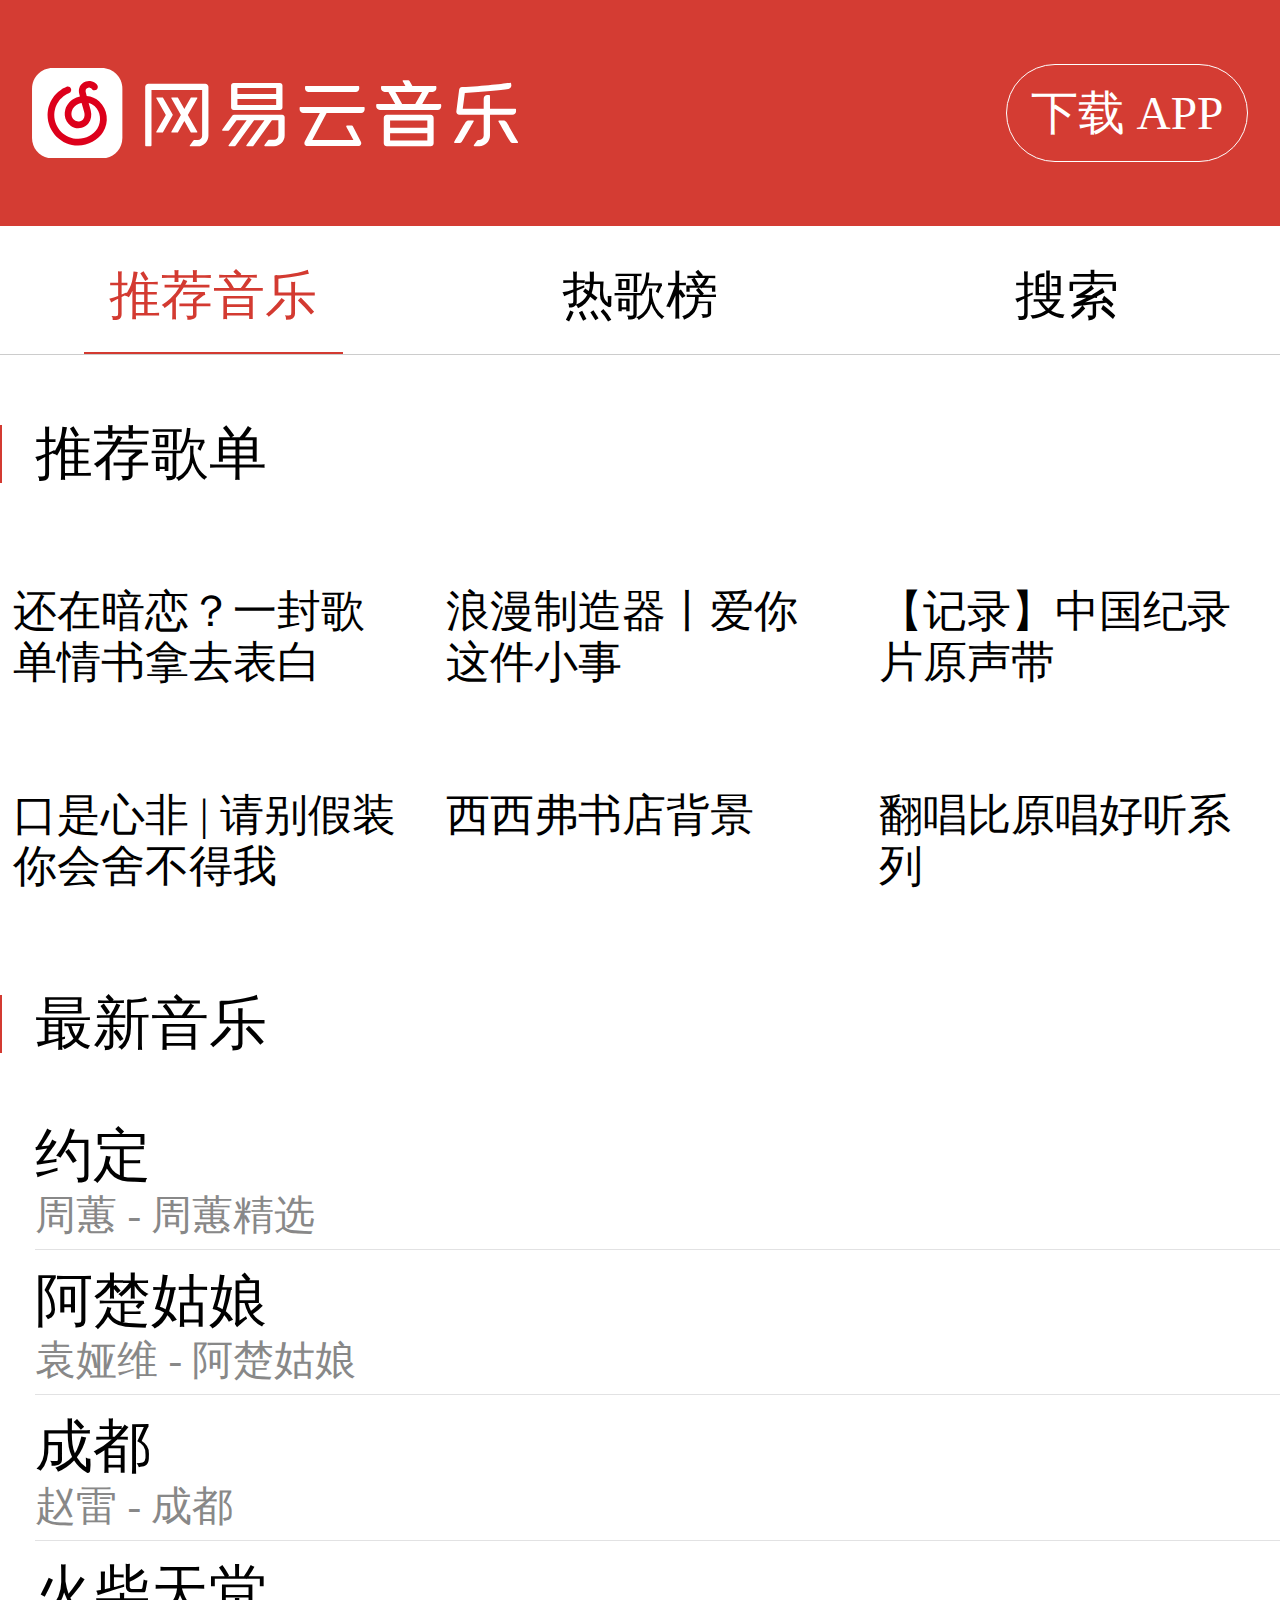
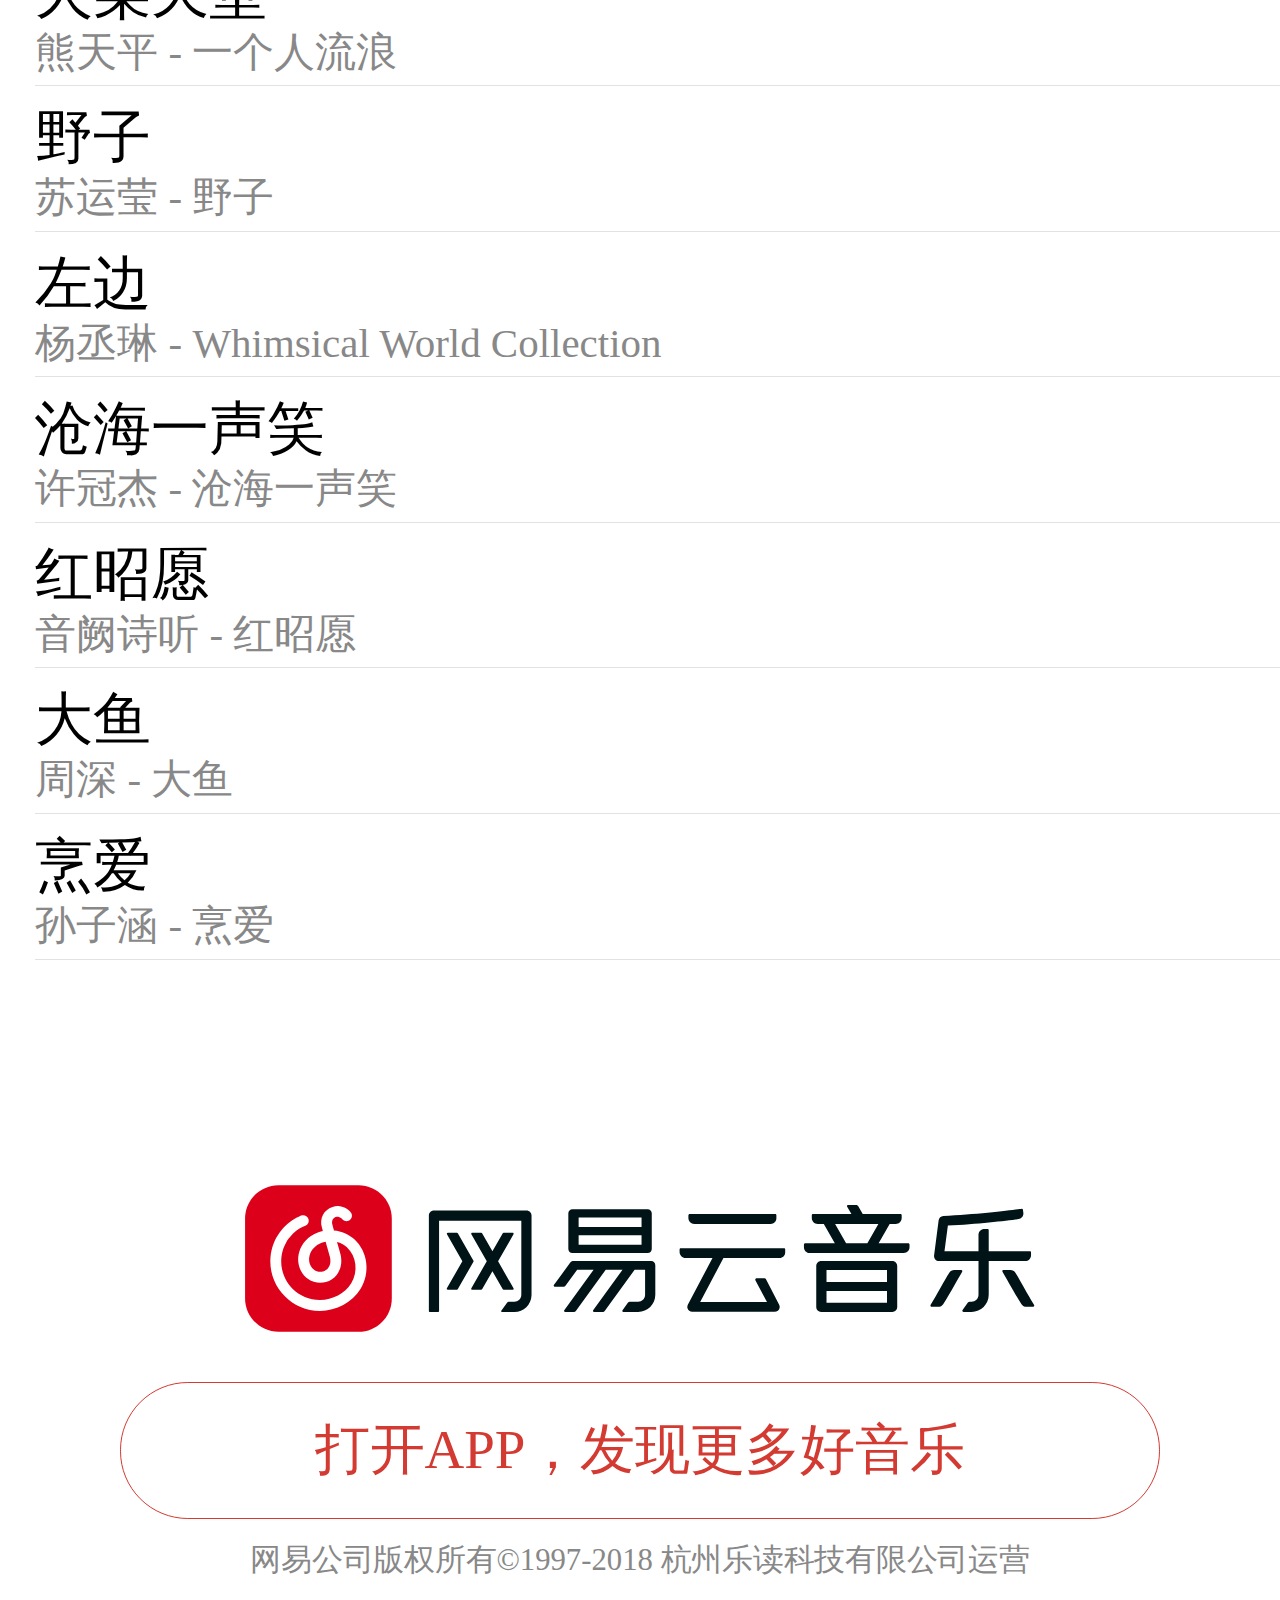
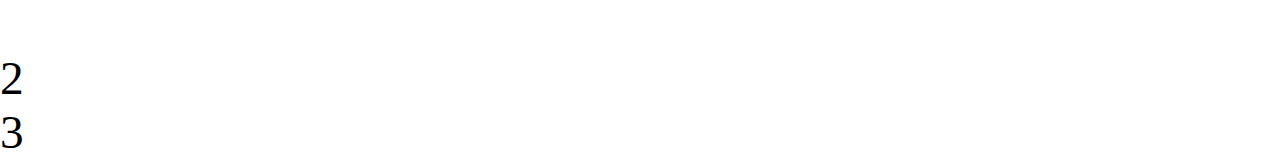
==== commit a873f9ee: "实现 tab 切换" ====
--- a/index.html
+++ b/index.html
@@ -51,55 +51,63 @@
         <a class="downloadApp" href="#"> 下载 APP</a>
     </header>
     <nav class="siteNav">
-        <ol>
-            <li class="active"><span>推荐音乐</span></li>
-            <li><span> 热歌榜</span></li>
-            <li><span>搜索</span></li>
-        </ol>
-    </nav>
-    <section class="playLists">
-        <h2>推荐歌单</h2>
-        <ul>
-            <li>
-            <img src="http://p2.music.126.net/EHXPEIPoq9VbrUm5w58pKA==/109951163612111177.webp?imageView&thumbnail=246x0&quality=75&tostatic=0&type=webp"
-                alt="">
-            <p>还在暗恋？一封歌单情书拿去表白</p>
-            </li>
-            <li>
-                <img src="http://p2.music.126.net/SqyE0UiC_ozESakeeB_0xA==/109951163612036346.webp?imageView&thumbnail=246x0&quality=75&tostatic=0&type=webp"
-                    alt="">
-                <p>浪漫制造器丨爱你这件小事</p>
-            </li>
-            <li>
-                <img src="http://p2.music.126.net/pMRi2zv6Cp0SoEFzA2yL-Q==/19128203788989932.webp?imageView&thumbnail=246x0&quality=75&tostatic=0&type=webp"
-                    alt="">
-                <p>【记录】中国纪录片原声带</p>
-            </li>
-            <li>
-                <img src="http://p2.music.126.net/tMlrPvDdUlyVcsA5CuBEzA==/109951163604205096.webp?imageView&thumbnail=246x0&quality=75&tostatic=0&type=webp"
-                    alt="">
-                <p>口是心非 | 请别假装你会舍不得我</p>
-            </li>
-            <li>
-                <img src="http://p2.music.126.net/AoZx0CQ-zXNgaxVOI1WzxA==/3265549537657250.webp?imageView&thumbnail=246x0&quality=75&tostatic=0&type=webp"
-                    alt="">
-                <p>西西弗书店背景</p>
-            </li>
-            <li>
-                <img src="http://p2.music.126.net/znT01rXoJav-YLWaP3-DFg==/109951163611230888.webp?imageView&thumbnail=246x0&quality=75&tostatic=0&type=webp"
-                    alt="">
-                <p>翻唱比原唱好听系列</p>
-            </li>
-        </ul>
-    </section>
-    <section class="lastestMusic">
-        <h2>最新音乐</h2>
-        <p id="lastestMusicloading">
-            <img src="./images/loading.gif" alt="">
-        </p>
-        
-        <ol id="lastestMusic"></ol>
-            <!-- <li>
+            <ol class="tabItems">
+                <li class="active">
+                    <span>推荐音乐</span>
+                </li>
+                <li>
+                    <span> 热歌榜</span>
+                </li>
+                <li>
+                    <span>搜索</span>
+                </li>
+            </ol>
+        </nav>
+    <ol class="tabContent">
+        <li>
+            <section class="playLists">
+                <h2>推荐歌单</h2>
+                <ul>
+                    <li>
+                        <img src="http://p2.music.126.net/EHXPEIPoq9VbrUm5w58pKA==/109951163612111177.webp?imageView&thumbnail=246x0&quality=75&tostatic=0&type=webp"
+                            alt="">
+                        <p>还在暗恋？一封歌单情书拿去表白</p>
+                    </li>
+                    <li>
+                        <img src="http://p2.music.126.net/SqyE0UiC_ozESakeeB_0xA==/109951163612036346.webp?imageView&thumbnail=246x0&quality=75&tostatic=0&type=webp"
+                            alt="">
+                        <p>浪漫制造器丨爱你这件小事</p>
+                    </li>
+                    <li>
+                        <img src="http://p2.music.126.net/pMRi2zv6Cp0SoEFzA2yL-Q==/19128203788989932.webp?imageView&thumbnail=246x0&quality=75&tostatic=0&type=webp"
+                            alt="">
+                        <p>【记录】中国纪录片原声带</p>
+                    </li>
+                    <li>
+                        <img src="http://p2.music.126.net/tMlrPvDdUlyVcsA5CuBEzA==/109951163604205096.webp?imageView&thumbnail=246x0&quality=75&tostatic=0&type=webp"
+                            alt="">
+                        <p>口是心非 | 请别假装你会舍不得我</p>
+                    </li>
+                    <li>
+                        <img src="http://p2.music.126.net/AoZx0CQ-zXNgaxVOI1WzxA==/3265549537657250.webp?imageView&thumbnail=246x0&quality=75&tostatic=0&type=webp"
+                            alt="">
+                        <p>西西弗书店背景</p>
+                    </li>
+                    <li>
+                        <img src="http://p2.music.126.net/znT01rXoJav-YLWaP3-DFg==/109951163611230888.webp?imageView&thumbnail=246x0&quality=75&tostatic=0&type=webp"
+                            alt="">
+                        <p>翻唱比原唱好听系列</p>
+                    </li>
+                </ul>
+            </section>
+            <section class="lastestMusic">
+                <h2>最新音乐</h2>
+                <p id="lastestMusicloading">
+                    <img src="./images/loading.gif" alt="">
+                </p>
+
+                <ol id="lastestMusic"></ol>
+                <!-- <li>
                 <a href="./song.html">
                     <h3>歌曲名1</h3>
                     <p>
@@ -196,61 +204,69 @@
                     </svg>
                 </a>
             </li> -->
-        
-    </section>
-    <section class="art">
-        <div class="logo">
-            <svg class="logosvg" viewBox="0 0 1238 231" xmlns="http://www.w3.org/2000/svg">
-                <g id="Page-1" stroke="none" stroke-width="1" fill="none" fill-rule="evenodd">
-                    <g id="recommond_logo">
-                        <path d="M168.72,78.5 C160.96,73.594 151.451,70.902 141.666,70.419 L139.484,62.611 L139.549,62.684 C139.465,62.452 139.39,62.225 139.317,62.004 L138.672,59.695 C137.182,53.018 139.898,49.832 141.288,48.685 C141.526,48.512 141.771,48.337 142.036,48.167 C148.419,44.022 157.51,50.662 158.02,51.051 C162.054,54.839 169.438,55.776 173.421,51.899 C177.447,47.981 176.488,40.653 172.465,36.733 C166.201,30.636 146.969,20.843 130.604,31.465 C115.889,41.015 115.597,54.456 118.017,62.223 L120.949,72.734 C116.038,74.111 111.326,76.085 107.02,78.65 C90.909,88.259 82.828,104.475 84.848,123.143 C86.919,142.305 101.631,156.21 119.832,156.21 C139.156,156.21 154.873,140.906 154.873,122.093 C154.611,117.6 154.665,117.654 154.044,113.639 C153.439,109.721 147.505,91.307 147.505,91.307 C151.15,92.128 154.56,93.47 157.5,95.327 C190.729,116.355 176.902,149.813 176.278,151.287 C167.128,172.668 147.172,185.431 121.53,186.314 C104.822,186.892 88.806,180.803 76.448,169.18 C63.41,156.93 55.933,139.763 55.933,122.092 C55.933,95.473 73.129,71.3 98.72,61.952 C104.047,60.003 108.351,54.457 105.405,48.015 C103.086,42.953 96.805,41.211 91.478,43.16 C57.89,55.434 35.323,87.154 35.323,122.081 C35.323,145.171 45.094,167.595 62.131,183.609 C77.842,198.375 98.06,206.411 119.344,206.408 C120.311,206.408 121.285,206.392 122.255,206.359 C155.794,205.206 183.102,187.502 195.263,159.085 C202.855,141.827 207.089,102.771 168.73,78.49 M134.257,122.094 C134.257,129.838 127.785,136.139 119.828,136.139 C110.996,136.139 106.131,128.314 105.343,121.041 C103.844,107.176 111.283,99.641 117.787,95.761 C120.425,94.19 123.325,92.958 126.351,92.065 C126.351,92.065 133.366,113.8 133.914,117.167 C134.516,120.89 134.257,122.094 134.257,122.094"
-                            id="Shape" fill="#FFFFFF" fill-rule="nonzero"></path>
-                        <g id="Group">
-                            <g transform="translate(288.000000, 31.000000)">
-                                <rect id="Rectangle-path" x="623.569" y="135.165" width="94.828" height="18.519"></rect>
-                                <polygon id="Shape" points="654.29 60.29 687.611 60.29 704.865 30.004 637.037 30.004"></polygon>
-                                <rect id="Rectangle-path" x="234.994" y="47.716" width="98.632" height="15.138"></rect>
-                                <rect id="Rectangle-path" x="234.994" y="19.768" width="98.632" height="15.137"></rect>
-                                <polygon id="Shape" points="623.569 102.427 623.569 120.946 718.398 120.946 718.398 116.754 718.398 102.427 704.931 102.427"></polygon>
-                                <path d="M225.252,75.666 L343.231,75.666 C346.767,75.666 349.635,72.798 349.635,69.261 L349.635,13.362 C349.635,9.824 346.768,6.956 343.231,6.956 L225.252,6.956 C221.715,6.956 218.848,9.824 218.848,13.362 L218.848,69.261 C218.848,72.798 221.715,75.666 225.252,75.666 Z M234.994,19.768 L333.626,19.768 L333.626,34.905 L234.994,34.905 L234.994,19.768 Z M234.994,47.716 L333.626,47.716 L333.626,62.854 L234.994,62.854 L234.994,47.716 Z"
-                                    id="Shape" fill="#001317" fill-rule="nonzero"></path>
-                                <path d="M348.789,88.207 L226.692,88.207 C224.712,88.207 222.842,89.124 221.629,90.691 L208.854,108.518 L196.161,125.913 C195.378,126.986 196.144,128.494 197.473,128.494 L211.536,128.494 C212.657,128.494 213.708,127.959 214.367,127.056 L232.71,101.956 L258.476,101.956 L212.458,165.266 C211.66,166.364 212.444,167.903 213.801,167.903 L227.702,167.903 C228.86,167.903 229.945,167.35 230.625,166.414 L277.48,101.956 L303.788,101.956 L257.732,165.345 C256.958,166.41 257.719,167.903 259.035,167.903 L273.207,167.903 C274.254,167.903 275.238,167.401 275.855,166.554 L322.791,101.956 L331.403,101.956 L339.186,101.976 L339.186,130.77 L339.186,136.108 L339.186,140.935 C339.186,146.985 334.283,151.889 328.235,151.889 L315.135,151.889 C314.089,151.889 313.107,152.39 312.492,153.236 L303.804,165.193 C302.985,166.321 303.79,167.904 305.185,167.904 L328.231,167.904 C343.122,167.904 355.197,155.829 355.197,140.932 L355.197,94.614 C355.195,91.076 352.328,88.207 348.789,88.207 Z"
-                                    id="Shape" fill="#001317" fill-rule="nonzero"></path>
-                                <path d="M557.045,67.977 L395.026,67.977 C394.055,67.977 393.266,68.765 393.266,69.736 L393.266,73.92 C393.266,79.13 397.489,83.354 402.698,83.354 L444.853,83.354 L406.363,156.317 C405.415,158.112 405.072,160.215 405.634,162.167 C406.599,165.526 409.622,167.699 412.942,167.699 L542.324,167.699 C544.119,167.699 545.918,167.186 547.316,166.06 C550.106,163.813 550.901,160.107 549.534,157.031 L528.513,116.534 C528.153,115.722 527.348,115.199 526.46,115.199 L514.124,115.199 C512.499,115.199 511.411,116.871 512.071,118.357 L530.28,152.519 L425.527,152.519 L462.015,83.353 L550.115,83.353 C554.907,83.353 558.793,79.468 558.793,74.675 L558.793,69.722 C558.792,68.76 558.01,67.977 557.045,67.977 Z"
-                                    id="Shape" fill="#001317" fill-rule="nonzero"></path>
-                                <path d="M416.255,30.004 L536.069,30.004 C540.997,30.004 544.991,26.009 544.991,21.08 L544.991,16.547 C544.991,15.487 544.131,14.628 543.072,14.628 L409.142,14.628 C407.995,14.628 407.068,15.557 407.068,16.703 L407.068,20.815 C407.067,25.889 411.181,30.004 416.255,30.004 Z"
-                                    id="Shape" fill="#001317" fill-rule="nonzero"></path>
-                                <path d="M153.161,8.901 L8.224,8.901 C3.803,8.901 0.219,12.486 0.219,16.908 L0.219,166.364 C0.219,167.377 1.042,168.2 2.054,168.2 L14.395,168.2 C15.408,168.2 16.231,167.377 16.231,166.364 L16.231,24.916 L145.156,24.916 L145.156,37.526 L145.156,141.229 C145.156,147.279 140.253,152.184 134.205,152.184 L125.417,152.184 C124.388,152.184 123.421,152.676 122.817,153.508 L113.733,166.012 C113.072,166.922 113.722,168.199 114.847,168.199 L134.202,168.199 C148.85,168.199 160.781,156.452 161.135,141.887 L161.168,141.887 L161.168,37.527 L161.168,16.908 C161.166,12.486 157.582,8.901 153.161,8.901 Z"
-                                    id="Shape" fill="#001317" fill-rule="nonzero"></path>
-                                <path d="M117.453,133.268 L131.565,133.268 C132.773,133.268 133.528,131.965 132.929,130.917 L108.727,88.551 L132.929,46.184 C133.528,45.137 132.773,43.833 131.567,43.833 L117.452,43.833 C116.888,43.833 116.367,44.135 116.088,44.624 L99.871,73.009 L83.654,44.624 C83.375,44.135 82.853,43.833 82.29,43.833 L68.177,43.833 C66.97,43.833 66.214,45.137 66.813,46.184 L91.015,88.55 L66.813,130.917 C66.214,131.965 66.971,133.268 68.177,133.268 L82.29,133.268 C82.853,133.268 83.375,132.966 83.654,132.476 L99.871,104.092 L116.088,132.476 C116.37,132.966 116.89,133.268 117.453,133.268 Z"
-                                    id="Shape" fill="#001317" fill-rule="nonzero"></path>
-                                <path d="M70.14,89.199 C70.427,88.736 70.486,88.136 70.179,87.597 L45.595,44.624 C45.316,44.135 44.794,43.833 44.231,43.833 L29.952,43.833 C28.745,43.833 27.989,45.137 28.588,46.184 L52.737,88.4 L28.454,130.918 C27.855,131.966 28.612,133.269 29.818,133.269 L44.096,133.269 C44.661,133.269 45.181,132.967 45.46,132.477 L70.108,89.324 C70.131,89.282 70.121,89.24 70.14,89.199 Z"
-                                    id="Shape" fill="#001317" fill-rule="nonzero"></path>
-                                <path d="M751.672,60.29 L705.301,60.29 L722.555,30.004 L732.168,30.004 C737.267,30.004 741.4,25.87 741.4,20.77 L741.4,16.431 C741.4,15.436 740.593,14.628 739.597,14.628 L680.328,14.628 L673.125,2.082 C672.456,0.919 671.217,0.201 669.876,0.201 L657.185,0.201 C655.911,0.201 655.114,1.579 655.75,2.684 L662.613,14.629 L602.407,14.629 C601.356,14.629 600.503,15.481 600.503,16.533 L600.503,20.771 C600.503,25.871 604.637,30.005 609.736,30.005 L619.349,30.005 L636.603,60.291 L590.22,60.291 C589.098,60.291 588.188,61.2 588.188,62.323 L588.188,66.518 C588.188,71.571 592.283,75.667 597.334,75.667 L744.776,75.667 C749.712,75.667 753.712,71.665 753.712,66.729 L753.712,62.332 C753.713,61.203 752.799,60.29 751.672,60.29 Z M687.611,60.29 L654.29,60.29 L637.037,30.004 L704.865,30.004 L687.611,60.29 Z"
-                                    id="Shape" fill="#001317" fill-rule="nonzero"></path>
-                                <path d="M726.722,88.207 L704.931,88.207 L615.179,88.207 C610.935,88.207 607.492,91.65 607.492,95.896 L607.492,160.216 C607.492,164.46 610.935,167.904 615.179,167.904 L726.722,167.904 C730.966,167.904 734.409,164.461 734.409,160.216 L734.409,116.754 L734.409,95.896 C734.41,91.651 730.966,88.207 726.722,88.207 Z M718.398,153.684 L623.57,153.684 L623.57,135.165 L718.398,135.165 L718.398,153.684 Z M718.398,116.754 L718.398,120.946 L623.57,120.946 L623.57,102.427 L704.932,102.427 L718.398,102.427 L718.398,116.754 Z"
-                                    id="Shape" fill="#001317" fill-rule="nonzero"></path>
-                                <path d="M944.179,78.986 L944.179,74.468 C944.179,73.564 943.447,72.832 942.543,72.832 L877.84,72.832 L877.84,39.647 C877.84,38.637 877.022,37.819 876.012,37.819 L871.003,37.819 C865.936,37.819 861.827,41.928 861.827,46.996 L861.827,72.831 L808.487,72.831 L813.841,32.535 C859.311,30.358 905.645,24.841 924.535,22.421 C929.394,21.798 932.807,17.329 932.126,12.477 L931.434,7.55 C931.316,6.709 930.565,6.118 929.724,6.233 C919.732,7.586 861.528,15.237 806.664,17.463 C802.893,17.616 799.79,20.49 799.343,24.241 L792.204,79.615 C791.948,81.796 792.632,83.981 794.093,85.624 C795.552,87.265 797.644,88.207 799.839,88.207 L861.828,88.207 L861.828,140.944 C861.828,146.996 856.925,151.901 850.874,151.901 L848.072,151.901 C846.941,151.901 845.878,152.444 845.216,153.363 L836.873,164.928 C835.975,166.174 836.865,167.915 838.402,167.915 L850.874,167.915 C865.766,167.915 877.84,155.84 877.84,140.943 L877.84,88.206 L934.958,88.206 C940.052,88.207 944.179,84.079 944.179,78.986 Z"
-                                    id="Shape" fill="#001317" fill-rule="nonzero"></path>
-                                <path d="M834.914,102.427 L823.694,102.427 C820.606,102.427 817.738,103.969 816.053,106.558 C808.338,118.41 797.51,139.693 786.834,156.664 C785.915,158.125 786.929,160.018 788.656,160.018 L798.856,160.018 C801.928,160.018 804.842,158.5 806.476,155.897 C818.523,136.69 829.814,115.751 836.256,104.869 C836.898,103.782 836.176,102.427 834.914,102.427 Z"
-                                    id="Shape" fill="#001317" fill-rule="nonzero"></path>
-                                <path d="M948.871,156.663 C938.197,139.693 927.369,118.409 919.652,106.557 C917.967,103.968 915.101,102.426 912.012,102.426 L900.791,102.426 C899.53,102.426 898.807,103.781 899.449,104.867 C905.892,115.749 917.182,136.689 929.231,155.895 C930.863,158.498 933.779,160.016 936.851,160.016 L947.05,160.016 C948.777,160.017 949.792,158.125 948.871,156.663 Z"
-                                    id="Shape" fill="#001317" fill-rule="nonzero"></path>
-                            </g>
-                            <g fill-rule="nonzero" id="Shape">
-                                <path d="M177.772,0.2 L52.453,0.2 C23.666,0.2 0.113,23.753 0.113,52.54 L0.113,177.86 C0.113,206.647 23.666,230.2 52.453,230.2 L177.773,230.2 C206.56,230.2 230.113,206.647 230.113,177.86 L230.113,52.54 C230.113,23.753 206.559,0.2 177.772,0.2 Z"
-                                    fill="#DD001B"></path>
-                                <path d="M139.399,71.14 C138.764,68.733 137.798,65.056 137.058,62.295 C136.496,60.258 136.237,57.944 136.837,55.883 C137.005,55.304 137.263,54.783 137.548,54.253 C138.787,51.952 141.102,50.364 143.671,49.938 C144.837,49.745 146.035,49.804 147.177,50.105 C148.374,50.421 149.502,50.986 150.488,51.73 C151.52,52.51 152.328,53.518 153.27,54.394 C154.797,55.819 156.844,56.691 159.096,56.691 C163.817,56.691 167.645,52.863 167.645,48.143 C167.645,46.742 167.305,45.422 166.708,44.257 C166.656,44.156 166.602,44.054 166.545,43.953 C166.507,43.887 166.468,43.819 166.428,43.753 C165.472,42.142 164.09,40.743 162.665,39.52 C159.926,37.167 156.692,35.391 153.254,34.296 C151.637,33.78 149.971,33.415 148.285,33.222 C144.574,32.796 140.782,33.184 137.236,34.357 C123.26,38.971 116.557,51.997 120.564,66.78 C120.96,68.259 121.645,70.869 122.006,72.228 C119.015,72.871 116.046,73.75 113.131,74.873 C99.479,80.13 88.644,91.804 84.855,105.341 C83.508,110.156 83.046,115.147 83.485,120.18 C84.432,131.055 90.233,141.186 98.999,147.275 C107.258,153.013 117.137,154.697 126.825,152.026 C133.682,150.132 139.778,146.057 143.99,140.553 C150.655,131.847 152.643,120.404 149.587,108.335 C148.475,103.944 147.075,99.066 145.723,94.346 C145.232,92.641 144.742,90.928 144.261,89.23 C150.057,90.721 155.402,93.541 159.746,97.599 C174.837,111.694 177.746,135.972 166.511,154.076 C156.644,169.978 137.424,180.252 117.545,180.252 C84.025,180.252 56.755,152.983 56.755,119.465 C56.755,116.488 56.986,113.475 57.44,110.517 C57.805,108.131 58.32,105.752 58.968,103.441 C59.608,101.163 60.391,98.897 61.296,96.712 C62.196,94.54 63.231,92.406 64.378,90.359 C65.511,88.331 66.784,86.343 68.155,84.447 C69.511,82.57 71,80.747 72.574,79.03 C74.143,77.318 75.83,75.681 77.587,74.159 C79.342,72.64 81.209,71.205 83.133,69.893 C85.064,68.576 87.091,67.363 89.159,66.284 C90.294,65.693 91.444,65.137 92.613,64.621 C93.24,64.343 93.874,64.077 94.511,63.823 C98.897,62.075 101.034,57.103 99.286,52.717 C97.539,48.331 92.568,46.19 88.18,47.945 C87.352,48.275 86.529,48.623 85.69,48.991 C84.186,49.658 82.702,50.371 81.249,51.132 C78.595,52.517 75.993,54.074 73.51,55.765 C71.042,57.447 68.65,59.286 66.399,61.237 C64.149,63.185 61.984,65.286 59.976,67.479 C57.955,69.679 56.049,72.018 54.305,74.425 C52.547,76.856 50.916,79.409 49.462,82.01 C47.99,84.636 46.658,87.38 45.502,90.169 C44.337,92.984 43.329,95.898 42.509,98.828 C41.676,101.796 41.015,104.856 40.544,107.92 C39.957,111.736 39.659,115.622 39.659,119.466 C39.659,162.411 74.599,197.347 117.543,197.347 C143.2,197.347 168.122,183.9 181.033,163.089 C196.741,137.782 192.694,104.985 171.411,85.107 C162.699,76.968 151.356,72.193 139.399,71.14 Z M130.416,130.163 C128.454,132.726 125.559,134.641 122.271,135.55 C116.242,137.208 111.591,135.208 108.753,133.237 C104.106,130.01 101.027,124.571 100.512,118.697 C100.254,115.72 100.522,112.778 101.315,109.949 C103.678,101.509 110.558,94.182 119.273,90.825 C121.613,89.925 123.997,89.242 126.391,88.773 C127.298,92.122 128.296,95.604 129.288,99.062 C130.628,103.728 131.956,108.35 133.014,112.531 C134.251,117.411 134.804,124.432 130.416,130.163 Z"
-                                    fill="#FFFFFF"></path>
+
+            </section>
+            <section class="art">
+                <div class="logo">
+                    <svg class="logosvg" viewBox="0 0 1238 231" xmlns="http://www.w3.org/2000/svg">
+                        <g id="Page-1" stroke="none" stroke-width="1" fill="none" fill-rule="evenodd">
+                            <g id="recommond_logo">
+                                <path d="M168.72,78.5 C160.96,73.594 151.451,70.902 141.666,70.419 L139.484,62.611 L139.549,62.684 C139.465,62.452 139.39,62.225 139.317,62.004 L138.672,59.695 C137.182,53.018 139.898,49.832 141.288,48.685 C141.526,48.512 141.771,48.337 142.036,48.167 C148.419,44.022 157.51,50.662 158.02,51.051 C162.054,54.839 169.438,55.776 173.421,51.899 C177.447,47.981 176.488,40.653 172.465,36.733 C166.201,30.636 146.969,20.843 130.604,31.465 C115.889,41.015 115.597,54.456 118.017,62.223 L120.949,72.734 C116.038,74.111 111.326,76.085 107.02,78.65 C90.909,88.259 82.828,104.475 84.848,123.143 C86.919,142.305 101.631,156.21 119.832,156.21 C139.156,156.21 154.873,140.906 154.873,122.093 C154.611,117.6 154.665,117.654 154.044,113.639 C153.439,109.721 147.505,91.307 147.505,91.307 C151.15,92.128 154.56,93.47 157.5,95.327 C190.729,116.355 176.902,149.813 176.278,151.287 C167.128,172.668 147.172,185.431 121.53,186.314 C104.822,186.892 88.806,180.803 76.448,169.18 C63.41,156.93 55.933,139.763 55.933,122.092 C55.933,95.473 73.129,71.3 98.72,61.952 C104.047,60.003 108.351,54.457 105.405,48.015 C103.086,42.953 96.805,41.211 91.478,43.16 C57.89,55.434 35.323,87.154 35.323,122.081 C35.323,145.171 45.094,167.595 62.131,183.609 C77.842,198.375 98.06,206.411 119.344,206.408 C120.311,206.408 121.285,206.392 122.255,206.359 C155.794,205.206 183.102,187.502 195.263,159.085 C202.855,141.827 207.089,102.771 168.73,78.49 M134.257,122.094 C134.257,129.838 127.785,136.139 119.828,136.139 C110.996,136.139 106.131,128.314 105.343,121.041 C103.844,107.176 111.283,99.641 117.787,95.761 C120.425,94.19 123.325,92.958 126.351,92.065 C126.351,92.065 133.366,113.8 133.914,117.167 C134.516,120.89 134.257,122.094 134.257,122.094"
+                                    id="Shape" fill="#FFFFFF" fill-rule="nonzero"></path>
+                                <g id="Group">
+                                    <g transform="translate(288.000000, 31.000000)">
+                                        <rect id="Rectangle-path" x="623.569" y="135.165" width="94.828" height="18.519"></rect>
+                                        <polygon id="Shape" points="654.29 60.29 687.611 60.29 704.865 30.004 637.037 30.004"></polygon>
+                                        <rect id="Rectangle-path" x="234.994" y="47.716" width="98.632" height="15.138"></rect>
+                                        <rect id="Rectangle-path" x="234.994" y="19.768" width="98.632" height="15.137"></rect>
+                                        <polygon id="Shape" points="623.569 102.427 623.569 120.946 718.398 120.946 718.398 116.754 718.398 102.427 704.931 102.427"></polygon>
+                                        <path d="M225.252,75.666 L343.231,75.666 C346.767,75.666 349.635,72.798 349.635,69.261 L349.635,13.362 C349.635,9.824 346.768,6.956 343.231,6.956 L225.252,6.956 C221.715,6.956 218.848,9.824 218.848,13.362 L218.848,69.261 C218.848,72.798 221.715,75.666 225.252,75.666 Z M234.994,19.768 L333.626,19.768 L333.626,34.905 L234.994,34.905 L234.994,19.768 Z M234.994,47.716 L333.626,47.716 L333.626,62.854 L234.994,62.854 L234.994,47.716 Z"
+                                            id="Shape" fill="#001317" fill-rule="nonzero"></path>
+                                        <path d="M348.789,88.207 L226.692,88.207 C224.712,88.207 222.842,89.124 221.629,90.691 L208.854,108.518 L196.161,125.913 C195.378,126.986 196.144,128.494 197.473,128.494 L211.536,128.494 C212.657,128.494 213.708,127.959 214.367,127.056 L232.71,101.956 L258.476,101.956 L212.458,165.266 C211.66,166.364 212.444,167.903 213.801,167.903 L227.702,167.903 C228.86,167.903 229.945,167.35 230.625,166.414 L277.48,101.956 L303.788,101.956 L257.732,165.345 C256.958,166.41 257.719,167.903 259.035,167.903 L273.207,167.903 C274.254,167.903 275.238,167.401 275.855,166.554 L322.791,101.956 L331.403,101.956 L339.186,101.976 L339.186,130.77 L339.186,136.108 L339.186,140.935 C339.186,146.985 334.283,151.889 328.235,151.889 L315.135,151.889 C314.089,151.889 313.107,152.39 312.492,153.236 L303.804,165.193 C302.985,166.321 303.79,167.904 305.185,167.904 L328.231,167.904 C343.122,167.904 355.197,155.829 355.197,140.932 L355.197,94.614 C355.195,91.076 352.328,88.207 348.789,88.207 Z"
+                                            id="Shape" fill="#001317" fill-rule="nonzero"></path>
+                                        <path d="M557.045,67.977 L395.026,67.977 C394.055,67.977 393.266,68.765 393.266,69.736 L393.266,73.92 C393.266,79.13 397.489,83.354 402.698,83.354 L444.853,83.354 L406.363,156.317 C405.415,158.112 405.072,160.215 405.634,162.167 C406.599,165.526 409.622,167.699 412.942,167.699 L542.324,167.699 C544.119,167.699 545.918,167.186 547.316,166.06 C550.106,163.813 550.901,160.107 549.534,157.031 L528.513,116.534 C528.153,115.722 527.348,115.199 526.46,115.199 L514.124,115.199 C512.499,115.199 511.411,116.871 512.071,118.357 L530.28,152.519 L425.527,152.519 L462.015,83.353 L550.115,83.353 C554.907,83.353 558.793,79.468 558.793,74.675 L558.793,69.722 C558.792,68.76 558.01,67.977 557.045,67.977 Z"
+                                            id="Shape" fill="#001317" fill-rule="nonzero"></path>
+                                        <path d="M416.255,30.004 L536.069,30.004 C540.997,30.004 544.991,26.009 544.991,21.08 L544.991,16.547 C544.991,15.487 544.131,14.628 543.072,14.628 L409.142,14.628 C407.995,14.628 407.068,15.557 407.068,16.703 L407.068,20.815 C407.067,25.889 411.181,30.004 416.255,30.004 Z"
+                                            id="Shape" fill="#001317" fill-rule="nonzero"></path>
+                                        <path d="M153.161,8.901 L8.224,8.901 C3.803,8.901 0.219,12.486 0.219,16.908 L0.219,166.364 C0.219,167.377 1.042,168.2 2.054,168.2 L14.395,168.2 C15.408,168.2 16.231,167.377 16.231,166.364 L16.231,24.916 L145.156,24.916 L145.156,37.526 L145.156,141.229 C145.156,147.279 140.253,152.184 134.205,152.184 L125.417,152.184 C124.388,152.184 123.421,152.676 122.817,153.508 L113.733,166.012 C113.072,166.922 113.722,168.199 114.847,168.199 L134.202,168.199 C148.85,168.199 160.781,156.452 161.135,141.887 L161.168,141.887 L161.168,37.527 L161.168,16.908 C161.166,12.486 157.582,8.901 153.161,8.901 Z"
+                                            id="Shape" fill="#001317" fill-rule="nonzero"></path>
+                                        <path d="M117.453,133.268 L131.565,133.268 C132.773,133.268 133.528,131.965 132.929,130.917 L108.727,88.551 L132.929,46.184 C133.528,45.137 132.773,43.833 131.567,43.833 L117.452,43.833 C116.888,43.833 116.367,44.135 116.088,44.624 L99.871,73.009 L83.654,44.624 C83.375,44.135 82.853,43.833 82.29,43.833 L68.177,43.833 C66.97,43.833 66.214,45.137 66.813,46.184 L91.015,88.55 L66.813,130.917 C66.214,131.965 66.971,133.268 68.177,133.268 L82.29,133.268 C82.853,133.268 83.375,132.966 83.654,132.476 L99.871,104.092 L116.088,132.476 C116.37,132.966 116.89,133.268 117.453,133.268 Z"
+                                            id="Shape" fill="#001317" fill-rule="nonzero"></path>
+                                        <path d="M70.14,89.199 C70.427,88.736 70.486,88.136 70.179,87.597 L45.595,44.624 C45.316,44.135 44.794,43.833 44.231,43.833 L29.952,43.833 C28.745,43.833 27.989,45.137 28.588,46.184 L52.737,88.4 L28.454,130.918 C27.855,131.966 28.612,133.269 29.818,133.269 L44.096,133.269 C44.661,133.269 45.181,132.967 45.46,132.477 L70.108,89.324 C70.131,89.282 70.121,89.24 70.14,89.199 Z"
+                                            id="Shape" fill="#001317" fill-rule="nonzero"></path>
+                                        <path d="M751.672,60.29 L705.301,60.29 L722.555,30.004 L732.168,30.004 C737.267,30.004 741.4,25.87 741.4,20.77 L741.4,16.431 C741.4,15.436 740.593,14.628 739.597,14.628 L680.328,14.628 L673.125,2.082 C672.456,0.919 671.217,0.201 669.876,0.201 L657.185,0.201 C655.911,0.201 655.114,1.579 655.75,2.684 L662.613,14.629 L602.407,14.629 C601.356,14.629 600.503,15.481 600.503,16.533 L600.503,20.771 C600.503,25.871 604.637,30.005 609.736,30.005 L619.349,30.005 L636.603,60.291 L590.22,60.291 C589.098,60.291 588.188,61.2 588.188,62.323 L588.188,66.518 C588.188,71.571 592.283,75.667 597.334,75.667 L744.776,75.667 C749.712,75.667 753.712,71.665 753.712,66.729 L753.712,62.332 C753.713,61.203 752.799,60.29 751.672,60.29 Z M687.611,60.29 L654.29,60.29 L637.037,30.004 L704.865,30.004 L687.611,60.29 Z"
+                                            id="Shape" fill="#001317" fill-rule="nonzero"></path>
+                                        <path d="M726.722,88.207 L704.931,88.207 L615.179,88.207 C610.935,88.207 607.492,91.65 607.492,95.896 L607.492,160.216 C607.492,164.46 610.935,167.904 615.179,167.904 L726.722,167.904 C730.966,167.904 734.409,164.461 734.409,160.216 L734.409,116.754 L734.409,95.896 C734.41,91.651 730.966,88.207 726.722,88.207 Z M718.398,153.684 L623.57,153.684 L623.57,135.165 L718.398,135.165 L718.398,153.684 Z M718.398,116.754 L718.398,120.946 L623.57,120.946 L623.57,102.427 L704.932,102.427 L718.398,102.427 L718.398,116.754 Z"
+                                            id="Shape" fill="#001317" fill-rule="nonzero"></path>
+                                        <path d="M944.179,78.986 L944.179,74.468 C944.179,73.564 943.447,72.832 942.543,72.832 L877.84,72.832 L877.84,39.647 C877.84,38.637 877.022,37.819 876.012,37.819 L871.003,37.819 C865.936,37.819 861.827,41.928 861.827,46.996 L861.827,72.831 L808.487,72.831 L813.841,32.535 C859.311,30.358 905.645,24.841 924.535,22.421 C929.394,21.798 932.807,17.329 932.126,12.477 L931.434,7.55 C931.316,6.709 930.565,6.118 929.724,6.233 C919.732,7.586 861.528,15.237 806.664,17.463 C802.893,17.616 799.79,20.49 799.343,24.241 L792.204,79.615 C791.948,81.796 792.632,83.981 794.093,85.624 C795.552,87.265 797.644,88.207 799.839,88.207 L861.828,88.207 L861.828,140.944 C861.828,146.996 856.925,151.901 850.874,151.901 L848.072,151.901 C846.941,151.901 845.878,152.444 845.216,153.363 L836.873,164.928 C835.975,166.174 836.865,167.915 838.402,167.915 L850.874,167.915 C865.766,167.915 877.84,155.84 877.84,140.943 L877.84,88.206 L934.958,88.206 C940.052,88.207 944.179,84.079 944.179,78.986 Z"
+                                            id="Shape" fill="#001317" fill-rule="nonzero"></path>
+                                        <path d="M834.914,102.427 L823.694,102.427 C820.606,102.427 817.738,103.969 816.053,106.558 C808.338,118.41 797.51,139.693 786.834,156.664 C785.915,158.125 786.929,160.018 788.656,160.018 L798.856,160.018 C801.928,160.018 804.842,158.5 806.476,155.897 C818.523,136.69 829.814,115.751 836.256,104.869 C836.898,103.782 836.176,102.427 834.914,102.427 Z"
+                                            id="Shape" fill="#001317" fill-rule="nonzero"></path>
+                                        <path d="M948.871,156.663 C938.197,139.693 927.369,118.409 919.652,106.557 C917.967,103.968 915.101,102.426 912.012,102.426 L900.791,102.426 C899.53,102.426 898.807,103.781 899.449,104.867 C905.892,115.749 917.182,136.689 929.231,155.895 C930.863,158.498 933.779,160.016 936.851,160.016 L947.05,160.016 C948.777,160.017 949.792,158.125 948.871,156.663 Z"
+                                            id="Shape" fill="#001317" fill-rule="nonzero"></path>
+                                    </g>
+                                    <g fill-rule="nonzero" id="Shape">
+                                        <path d="M177.772,0.2 L52.453,0.2 C23.666,0.2 0.113,23.753 0.113,52.54 L0.113,177.86 C0.113,206.647 23.666,230.2 52.453,230.2 L177.773,230.2 C206.56,230.2 230.113,206.647 230.113,177.86 L230.113,52.54 C230.113,23.753 206.559,0.2 177.772,0.2 Z"
+                                            fill="#DD001B"></path>
+                                        <path d="M139.399,71.14 C138.764,68.733 137.798,65.056 137.058,62.295 C136.496,60.258 136.237,57.944 136.837,55.883 C137.005,55.304 137.263,54.783 137.548,54.253 C138.787,51.952 141.102,50.364 143.671,49.938 C144.837,49.745 146.035,49.804 147.177,50.105 C148.374,50.421 149.502,50.986 150.488,51.73 C151.52,52.51 152.328,53.518 153.27,54.394 C154.797,55.819 156.844,56.691 159.096,56.691 C163.817,56.691 167.645,52.863 167.645,48.143 C167.645,46.742 167.305,45.422 166.708,44.257 C166.656,44.156 166.602,44.054 166.545,43.953 C166.507,43.887 166.468,43.819 166.428,43.753 C165.472,42.142 164.09,40.743 162.665,39.52 C159.926,37.167 156.692,35.391 153.254,34.296 C151.637,33.78 149.971,33.415 148.285,33.222 C144.574,32.796 140.782,33.184 137.236,34.357 C123.26,38.971 116.557,51.997 120.564,66.78 C120.96,68.259 121.645,70.869 122.006,72.228 C119.015,72.871 116.046,73.75 113.131,74.873 C99.479,80.13 88.644,91.804 84.855,105.341 C83.508,110.156 83.046,115.147 83.485,120.18 C84.432,131.055 90.233,141.186 98.999,147.275 C107.258,153.013 117.137,154.697 126.825,152.026 C133.682,150.132 139.778,146.057 143.99,140.553 C150.655,131.847 152.643,120.404 149.587,108.335 C148.475,103.944 147.075,99.066 145.723,94.346 C145.232,92.641 144.742,90.928 144.261,89.23 C150.057,90.721 155.402,93.541 159.746,97.599 C174.837,111.694 177.746,135.972 166.511,154.076 C156.644,169.978 137.424,180.252 117.545,180.252 C84.025,180.252 56.755,152.983 56.755,119.465 C56.755,116.488 56.986,113.475 57.44,110.517 C57.805,108.131 58.32,105.752 58.968,103.441 C59.608,101.163 60.391,98.897 61.296,96.712 C62.196,94.54 63.231,92.406 64.378,90.359 C65.511,88.331 66.784,86.343 68.155,84.447 C69.511,82.57 71,80.747 72.574,79.03 C74.143,77.318 75.83,75.681 77.587,74.159 C79.342,72.64 81.209,71.205 83.133,69.893 C85.064,68.576 87.091,67.363 89.159,66.284 C90.294,65.693 91.444,65.137 92.613,64.621 C93.24,64.343 93.874,64.077 94.511,63.823 C98.897,62.075 101.034,57.103 99.286,52.717 C97.539,48.331 92.568,46.19 88.18,47.945 C87.352,48.275 86.529,48.623 85.69,48.991 C84.186,49.658 82.702,50.371 81.249,51.132 C78.595,52.517 75.993,54.074 73.51,55.765 C71.042,57.447 68.65,59.286 66.399,61.237 C64.149,63.185 61.984,65.286 59.976,67.479 C57.955,69.679 56.049,72.018 54.305,74.425 C52.547,76.856 50.916,79.409 49.462,82.01 C47.99,84.636 46.658,87.38 45.502,90.169 C44.337,92.984 43.329,95.898 42.509,98.828 C41.676,101.796 41.015,104.856 40.544,107.92 C39.957,111.736 39.659,115.622 39.659,119.466 C39.659,162.411 74.599,197.347 117.543,197.347 C143.2,197.347 168.122,183.9 181.033,163.089 C196.741,137.782 192.694,104.985 171.411,85.107 C162.699,76.968 151.356,72.193 139.399,71.14 Z M130.416,130.163 C128.454,132.726 125.559,134.641 122.271,135.55 C116.242,137.208 111.591,135.208 108.753,133.237 C104.106,130.01 101.027,124.571 100.512,118.697 C100.254,115.72 100.522,112.778 101.315,109.949 C103.678,101.509 110.558,94.182 119.273,90.825 C121.613,89.925 123.997,89.242 126.391,88.773 C127.298,92.122 128.296,95.604 129.288,99.062 C130.628,103.728 131.956,108.35 133.014,112.531 C134.251,117.411 134.804,124.432 130.416,130.163 Z"
+                                            fill="#FFFFFF"></path>
+                                    </g>
+                                </g>
                             </g>
                         </g>
-                    </g>
-                </g>
-            </svg>
-        </div>
-        <a href="#" class="openApp">打开APP，发现更多好音乐 </a>
-        <div class="copyright">网易公司版权所有©1997-2018 杭州乐读科技有限公司运营</div>
-    </section>
+                    </svg>
+                </div>
+                <a href="#" class="openApp">打开APP，发现更多好音乐 </a>
+                <div class="copyright">网易公司版权所有©1997-2018 杭州乐读科技有限公司运营</div>
+            </section>
+        </li>
+        <li >  
+            2
+        </li>
+        <li>
+            3
+        </li>
+    </ol>
     <script src="//at.alicdn.com/t/font_872693_025n13p3kuqj.js"> 
     </script>
     <script src="https://cdnjs.cloudflare.com/ajax/libs/jquery/3.3.1/jquery.min.js"></script>
--- a/index.css
+++ b/index.css
@@ -109,4 +109,5 @@
     transform: scale(0.75);
     text-align: center;
     color: #888;
-}+}
+
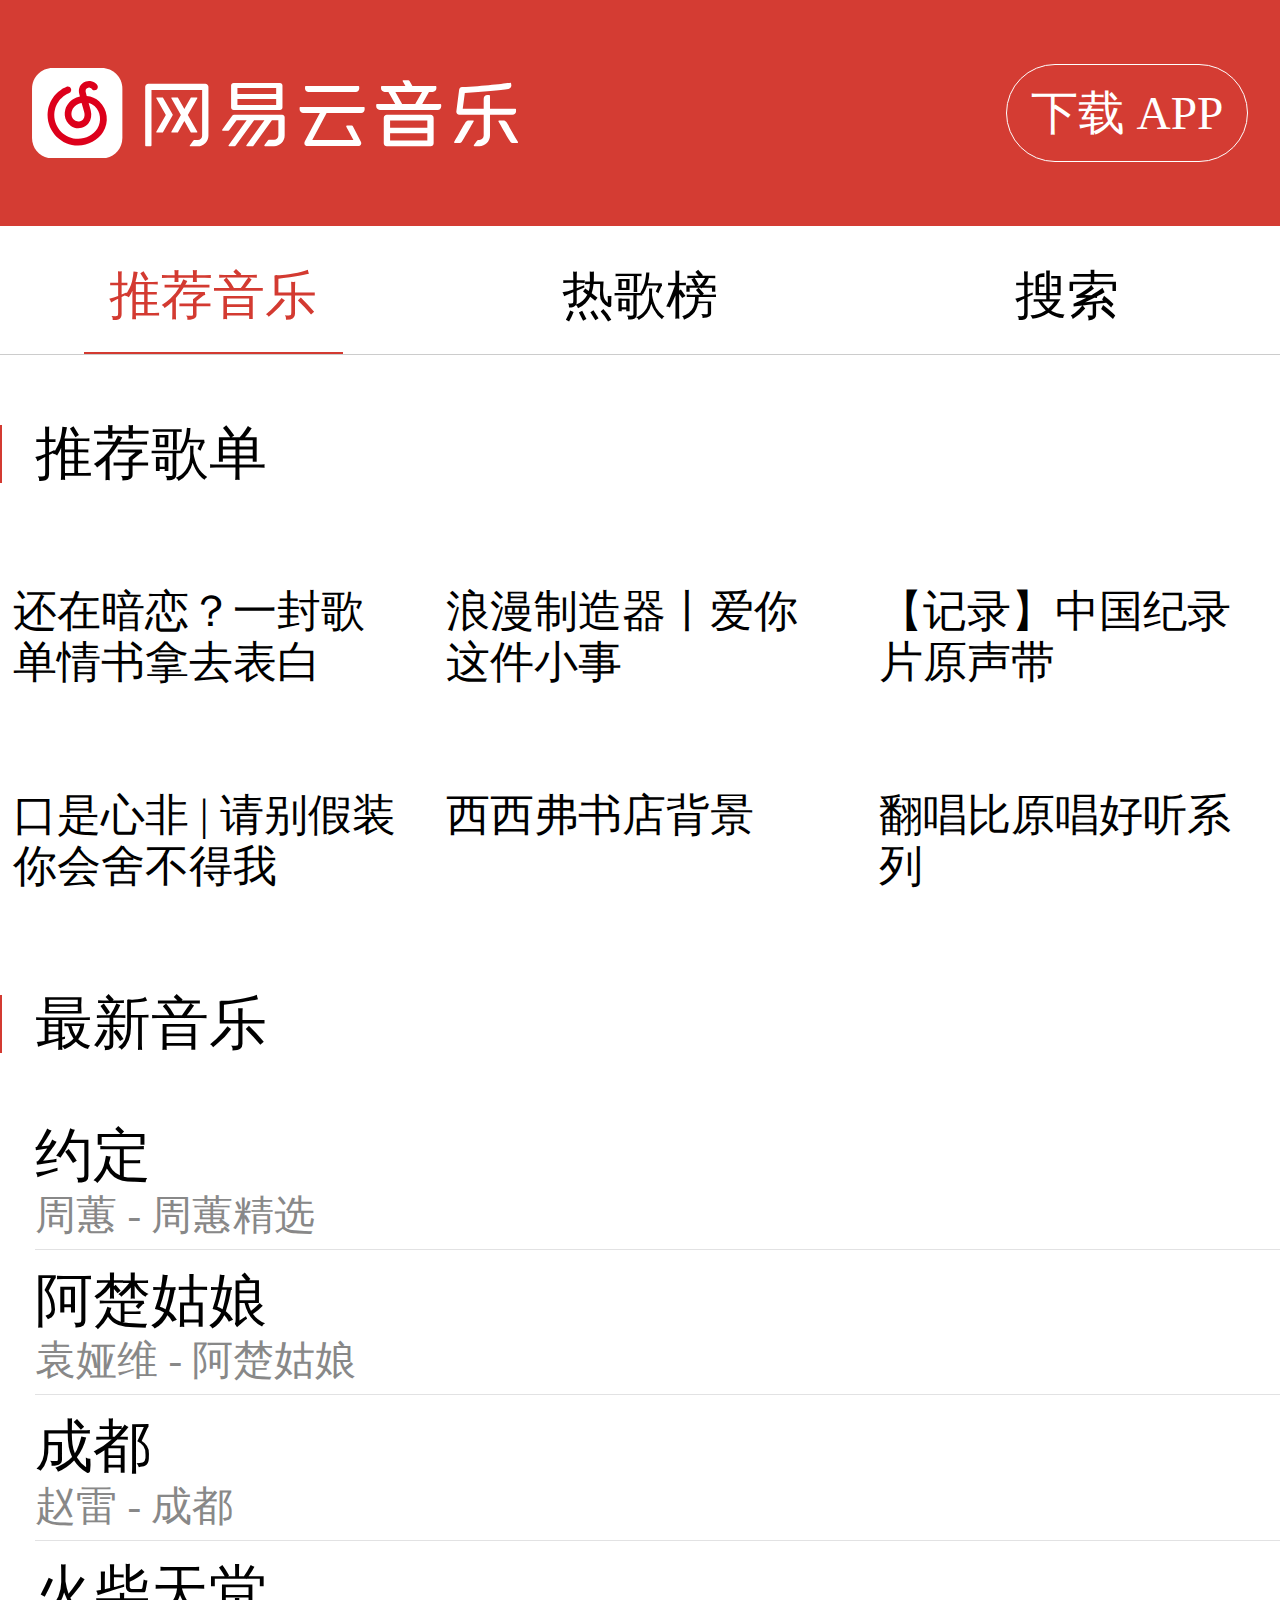
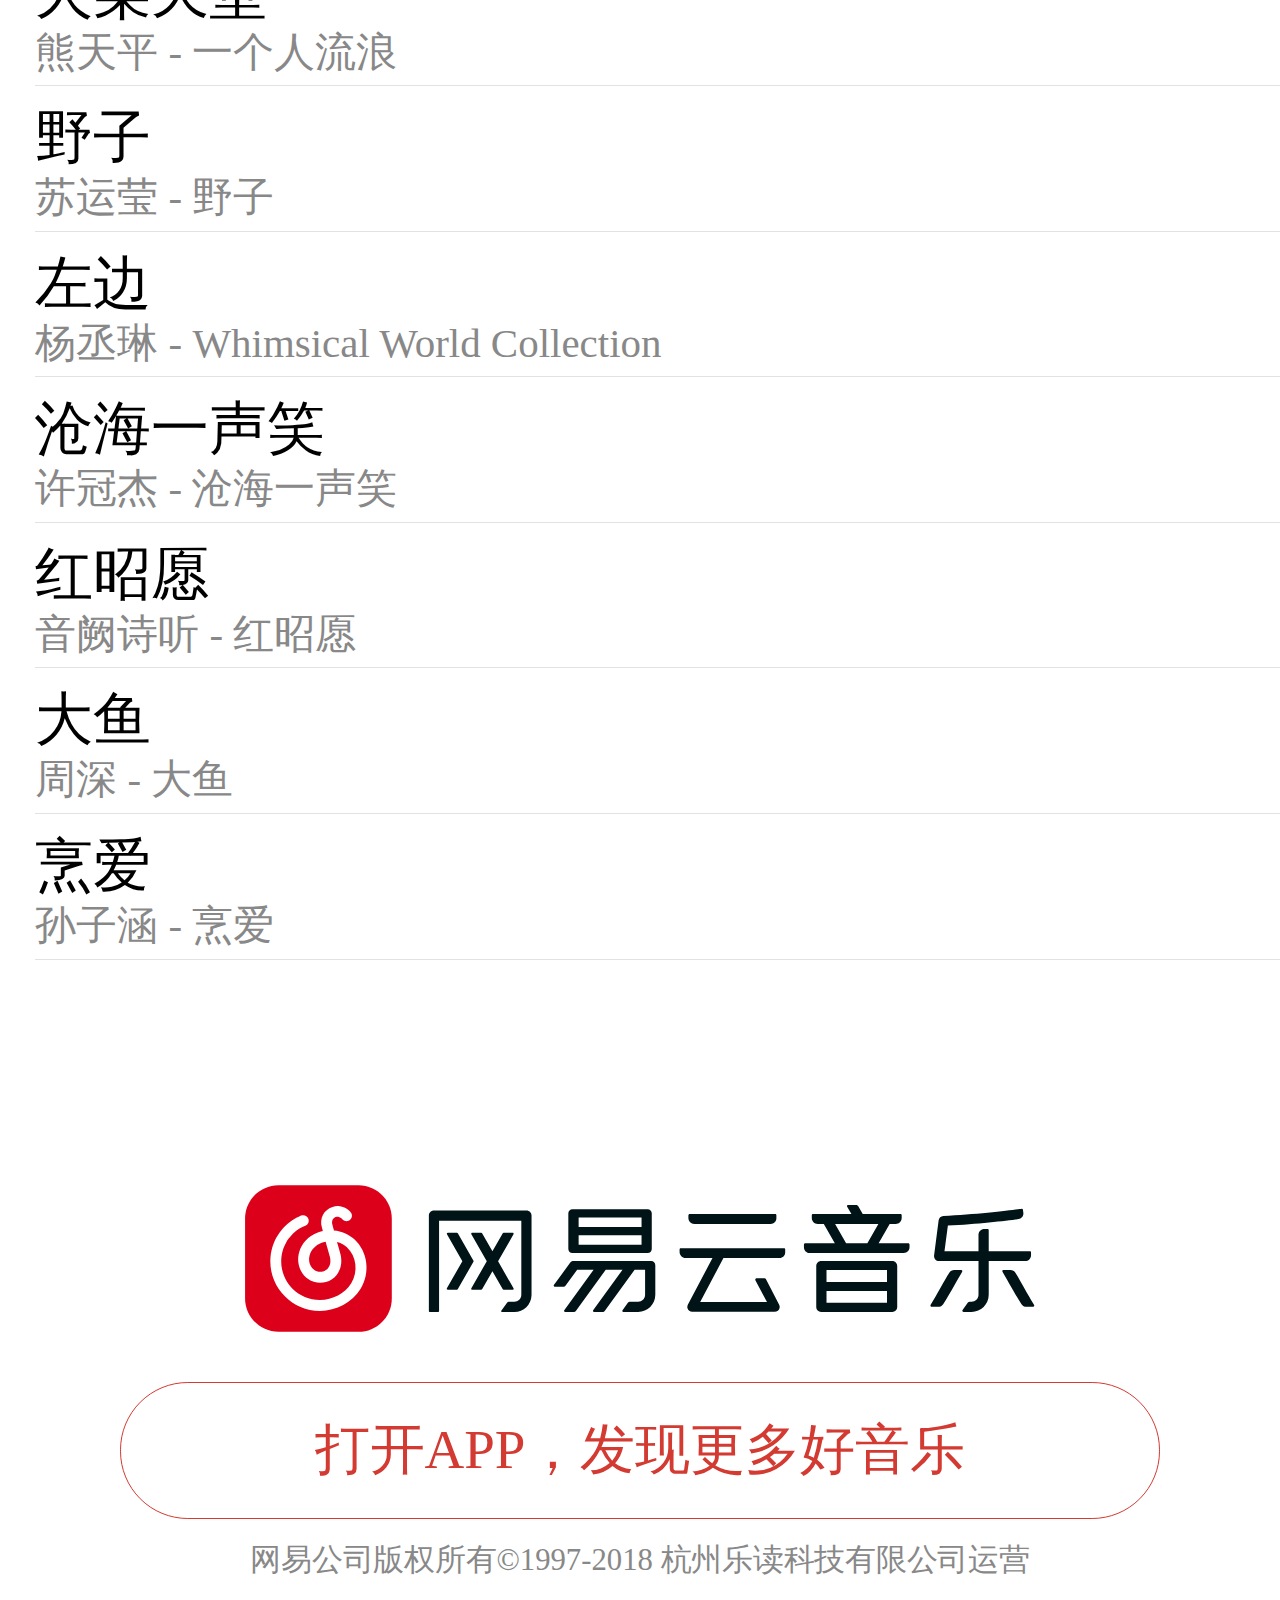
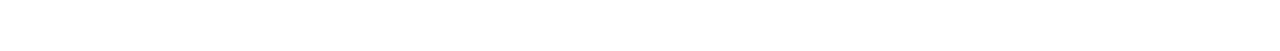
==== commit 2a6afc5b: "函数节流" ====
--- a/index.html
+++ b/index.html
@@ -64,7 +64,7 @@
             </ol>
         </nav>
     <ol class="tabContent">
-        <li>
+        <li class="active">
             <section class="playLists">
                 <h2>推荐歌单</h2>
                 <ul>
@@ -260,15 +260,17 @@
                 <div class="copyright">网易公司版权所有©1997-2018 杭州乐读科技有限公司运营</div>
             </section>
         </li>
-        <li >  
-            2
+        <li>
+            <p id="tab2Loading">
+                <img src="./images/loading.gif" alt="">
+            </p>
         </li>
         <li>
-            3
+            <input id="searchSong" type="text" style="border: 1px solid red">
+            <div id="output"></div>
         </li>
     </ol>
-    <script src="//at.alicdn.com/t/font_872693_025n13p3kuqj.js"> 
-    </script>
+    <script src="//at.alicdn.com/t/font_872693_025n13p3kuqj.js"></script>
     <script src="https://cdnjs.cloudflare.com/ajax/libs/jquery/3.3.1/jquery.min.js"></script>
     <script src="index.js"></script>
 </body>
--- a/index.css
+++ b/index.css
@@ -38,7 +38,8 @@
 .playLists > ul > li{width: calc(33.333333% - 1vw) ;margin-bottom: 4vw;}
 .playLists>ul>li p { padding: 0 1vw;display: -webkit-box;line-height: 4vw;height: 8vw;-webkit-line-clamp: 2;-webkit-box-orient: vertical;overflow: hidden;text-overflow: ellipsis;}
 
-
+.tabContent > li {display: none;}
+.tabContent > li.active{display: block;}
 
 .lastestMusic {}
 .lastestMusic p{
